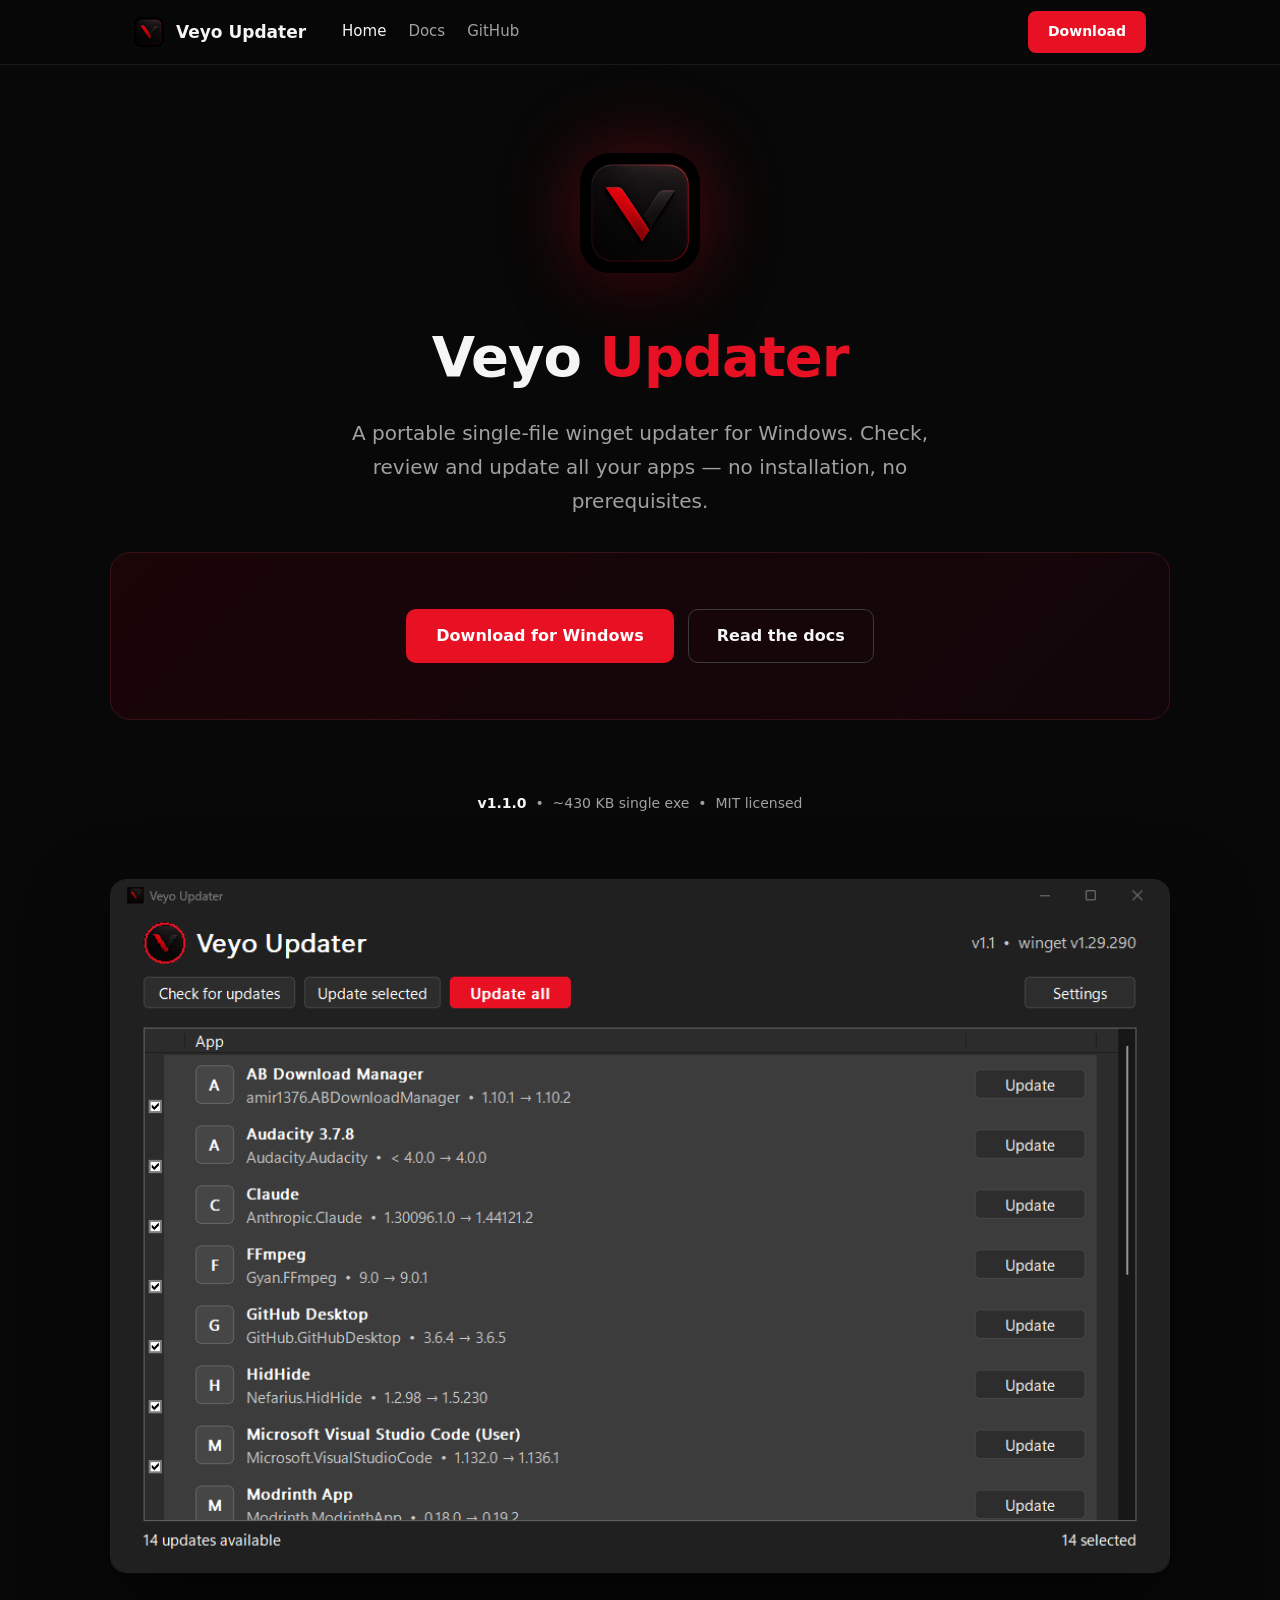
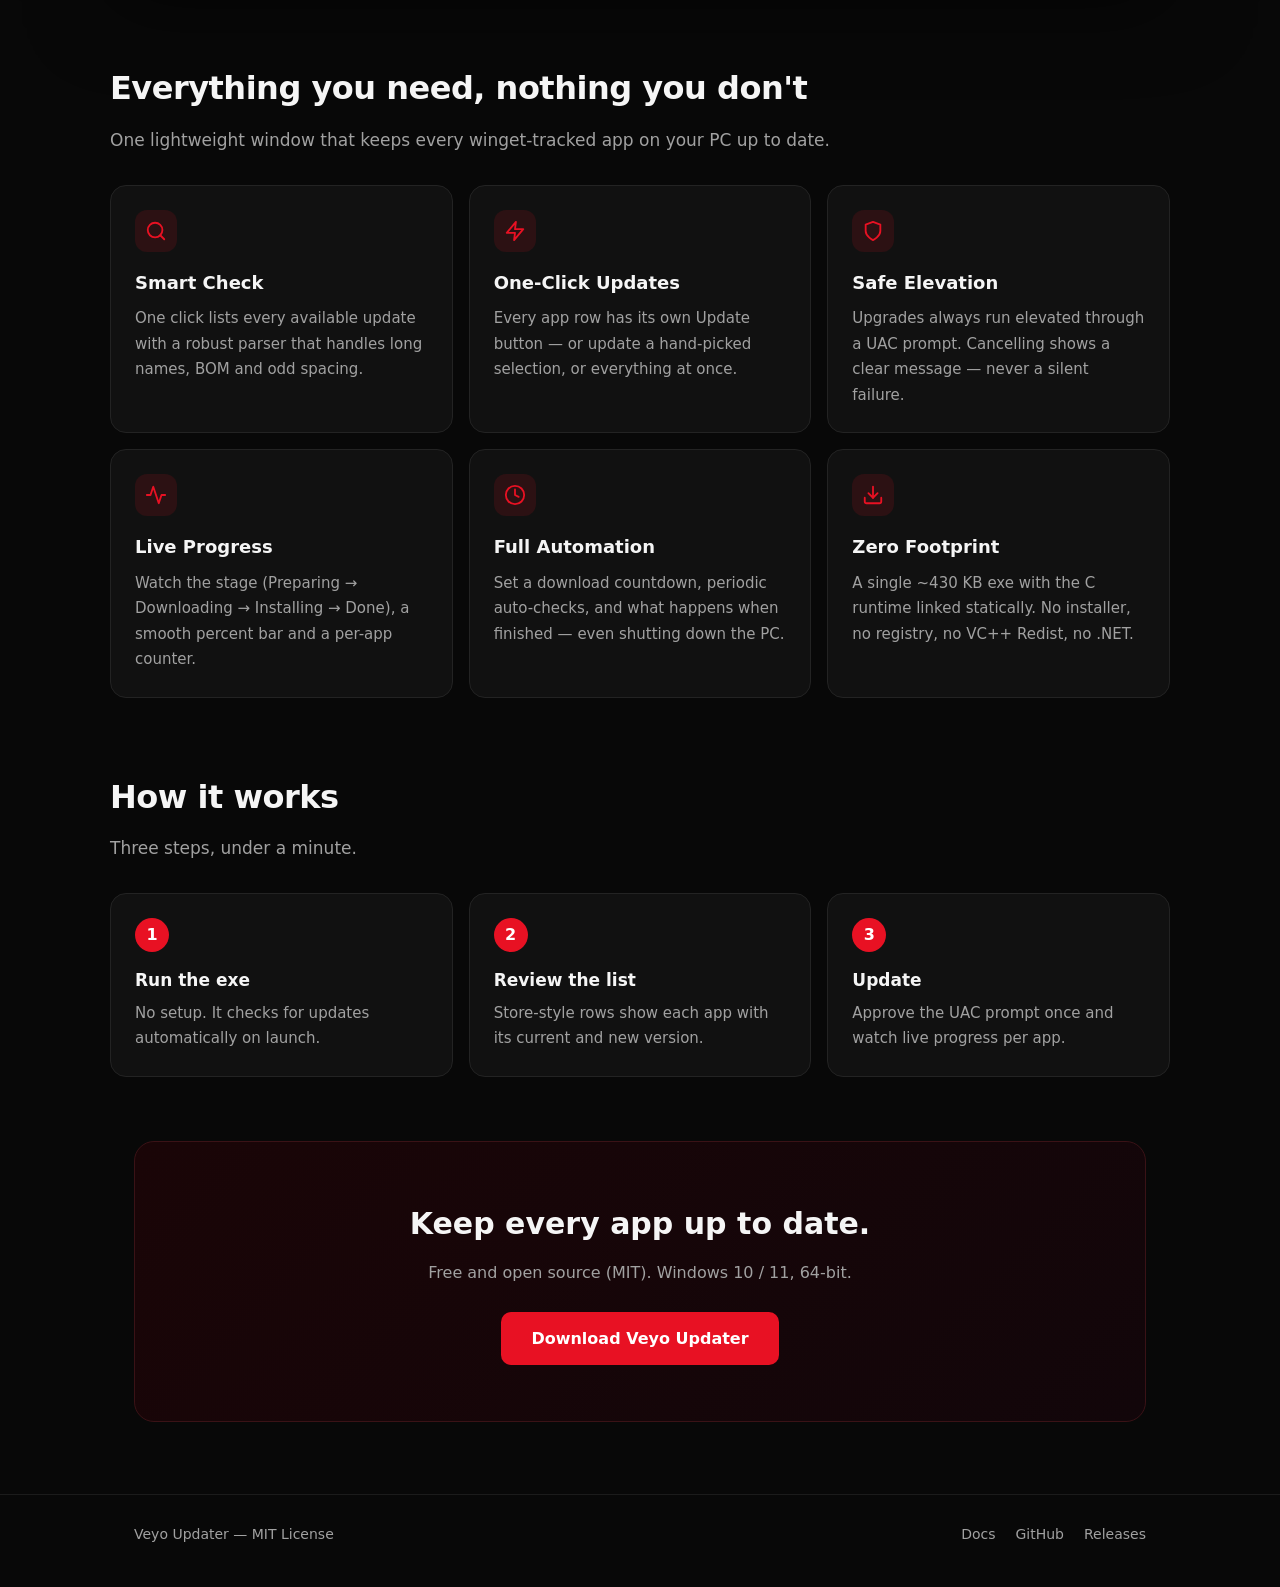
==== docs/index.html @ b7383b6e "Website: dark/red branded home + full docs (GitHub Pages)" ====
<!DOCTYPE html>
<html lang="en">
<head>
<meta charset="UTF-8">
<meta name="viewport" content="width=device-width, initial-scale=1.0">
<title>Veyo Updater — Portable winget updater for Windows</title>
<meta name="description" content="Veyo Updater is a portable single-file winget updater for Windows. No installation, no prerequisites.">
<meta property="og:title" content="Veyo Updater">
<meta property="og:description" content="Portable single-file winget updater for Windows.">
<meta property="og:image" content="https://mrlurix.github.io/veyo-updater/assets/veyo-logo.png">
<link rel="icon" type="image/png" href="assets/veyo-logo.png">
<link rel="stylesheet" href="assets/style.css">
</head>
<body>

<nav>
  <div class="wrap nav-inner">
    <a class="brand" href="index.html"><img src="assets/veyo-logo.png" alt="Veyo logo">Veyo Updater</a>
    <div class="nav-links">
      <a href="index.html" class="active">Home</a>
      <a href="docs.html">Docs</a>
      <a href="https://github.com/mrlurix/veyo-updater">GitHub</a>
    </div>
    <div class="nav-sp"></div>
    <a class="btn small" href="https://github.com/mrlurix/veyo-updater/releases/latest/download/VeyoUpdater_Portable.zip">Download</a>
  </div>
</nav>

<header class="hero wrap">
  <img class="logo" src="assets/veyo-logo.png" alt="Veyo Updater logo">
  <h1>Veyo <span>Updater</span></h1>
  <p class="tag">A portable single-file winget updater for Windows. Check, review and update all your apps — no installation, no prerequisites.</p>
  <div class="cta">
    <a class="btn" href="https://github.com/mrlurix/veyo-updater/releases/latest/download/VeyoUpdater_Portable.zip">Download for Windows</a>
    <a class="btn-ghost" href="docs.html">Read the docs</a>
  </div>
  <p class="meta"><b>v1.1.0</b> &nbsp;•&nbsp; ~430 KB single exe &nbsp;•&nbsp; MIT licensed</p>
</header>

<div class="wrap shot">
  <img src="assets/screenshot.png" alt="Veyo Updater screenshot">
</div>

<section class="block wrap">
  <h2 class="sec">Everything you need, nothing you don't</h2>
  <p class="lead">One lightweight window that keeps every winget-tracked app on your PC up to date.</p>
  <div class="grid">
    <div class="card">
      <div class="ic"><svg viewBox="0 0 24 24"><circle cx="11" cy="11" r="8"/><line x1="21" y1="21" x2="16.65" y2="16.65"/></svg></div>
      <h3>Smart Check</h3>
      <p>One click lists every available update with a robust parser that handles long names, BOM and odd spacing.</p>
    </div>
    <div class="card">
      <div class="ic"><svg viewBox="0 0 24 24"><polygon points="13 2 3 14 12 14 11 22 21 10 12 10 13 2"/></svg></div>
      <h3>One-Click Updates</h3>
      <p>Every app row has its own Update button — or update a hand-picked selection, or everything at once.</p>
    </div>
    <div class="card">
      <div class="ic"><svg viewBox="0 0 24 24"><path d="M12 22s8-4 8-10V5l-8-3-8 3v7c0 6 8 10 8 10z"/></svg></div>
      <h3>Safe Elevation</h3>
      <p>Upgrades always run elevated through a UAC prompt. Cancelling shows a clear message — never a silent failure.</p>
    </div>
    <div class="card">
      <div class="ic"><svg viewBox="0 0 24 24"><polyline points="22 12 18 12 15 21 9 3 6 12 2 12"/></svg></div>
      <h3>Live Progress</h3>
      <p>Watch the stage (Preparing → Downloading → Installing → Done), a smooth percent bar and a per-app counter.</p>
    </div>
    <div class="card">
      <div class="ic"><svg viewBox="0 0 24 24"><circle cx="12" cy="12" r="10"/><polyline points="12 6 12 12 16 14"/></svg></div>
      <h3>Full Automation</h3>
      <p>Set a download countdown, periodic auto-checks, and what happens when finished — even shutting down the PC.</p>
    </div>
    <div class="card">
      <div class="ic"><svg viewBox="0 0 24 24"><path d="M21 15v4a2 2 0 0 1-2 2H5a2 2 0 0 1-2-2v-4"/><polyline points="7 10 12 15 17 10"/><line x1="12" y1="15" x2="12" y2="3"/></svg></div>
      <h3>Zero Footprint</h3>
      <p>A single ~430 KB exe with the C runtime linked statically. No installer, no registry, no VC++ Redist, no .NET.</p>
    </div>
  </div>
</section>

<section class="block wrap">
  <h2 class="sec">How it works</h2>
  <p class="lead">Three steps, under a minute.</p>
  <div class="steps">
    <div class="step"><div class="n">1</div><h3>Run the exe</h3><p>No setup. It checks for updates automatically on launch.</p></div>
    <div class="step"><div class="n">2</div><h3>Review the list</h3><p>Store-style rows show each app with its current and new version.</p></div>
    <div class="step"><div class="n">3</div><h3>Update</h3><p>Approve the UAC prompt once and watch live progress per app.</p></div>
  </div>
</section>

<div class="wrap">
  <div class="cta">
    <h2>Keep every app up to date.</h2>
    <p>Free and open source (MIT). Windows 10 / 11, 64-bit.</p>
    <a class="btn" href="https://github.com/mrlurix/veyo-updater/releases/latest/download/VeyoUpdater_Portable.zip">Download Veyo Updater</a>
  </div>
</div>

<footer>
  <div class="wrap">
    <span>Veyo Updater — MIT License</span>
    <span class="sp"></span>
    <a href="docs.html">Docs</a>
    <a href="https://github.com/mrlurix/veyo-updater">GitHub</a>
    <a href="https://github.com/mrlurix/veyo-updater/releases">Releases</a>
  </div>
</footer>

</body>
</html>
---- docs/assets/style.css ----
:root {
  --bg: #080808;
  --surface: #111111;
  --surface-2: #161616;
  --border: #232323;
  --text: #f5f5f5;
  --muted: #a1a1a1;
  --accent: #e81123;
  --accent-hover: #f5273b;
  --accent-dim: rgba(232, 17, 35, 0.12);
  --radius: 16px;
}
* { margin: 0; padding: 0; box-sizing: border-box; }
html { scroll-behavior: smooth; }
body {
  background: var(--bg);
  color: var(--text);
  font-family: "Segoe UI Variable", "Segoe UI", -apple-system, system-ui, sans-serif;
  line-height: 1.7;
  -webkit-font-smoothing: antialiased;
}
.wrap { max-width: 1060px; margin: 0 auto; padding: 0 24px; }
a { color: inherit; }

/* ---------- nav ---------- */
nav {
  position: sticky; top: 0; z-index: 50;
  background: rgba(8, 8, 8, 0.85);
  backdrop-filter: blur(12px);
  -webkit-backdrop-filter: blur(12px);
  border-bottom: 1px solid #1b1b1b;
}
.nav-inner { display: flex; align-items: center; gap: 28px; height: 64px; }
.brand { display: flex; align-items: center; gap: 12px; text-decoration: none; font-weight: 700; font-size: 17px; }
.brand img { width: 30px; height: 30px; border-radius: 8px; }
.nav-links { display: flex; gap: 22px; margin-left: 8px; }
.nav-links a { color: var(--muted); text-decoration: none; font-size: 15px; }
.nav-links a:hover, .nav-links a.active { color: var(--text); }
.nav-sp { flex: 1; }

/* ---------- buttons ---------- */
.btn {
  display: inline-block;
  background: var(--accent);
  color: #fff !important;
  font-weight: 600; font-size: 16px;
  padding: 13px 30px;
  border-radius: 10px;
  text-decoration: none;
  border: none;
  transition: background 0.15s ease, transform 0.15s ease;
}
.btn:hover { background: var(--accent-hover); transform: translateY(-1px); }
.btn.small { font-size: 14px; padding: 9px 20px; border-radius: 8px; }
.btn-ghost {
  display: inline-block;
  background: transparent;
  color: var(--text) !important;
  font-weight: 600; font-size: 16px;
  padding: 12px 28px;
  border-radius: 10px;
  text-decoration: none;
  border: 1px solid #3a3a3a;
  transition: border-color 0.15s ease, background 0.15s ease;
}
.btn-ghost:hover { border-color: #6b6b6b; background: #141414; }

/* ---------- hero ---------- */
.hero { text-align: center; padding: 88px 0 56px; }
.hero .logo {
  width: 120px; height: 120px;
  border-radius: 30px;
  box-shadow: 0 0 80px rgba(232, 17, 35, 0.35), 0 24px 60px rgba(0, 0, 0, 0.6);
}
.hero h1 { font-size: 56px; font-weight: 800; letter-spacing: -1px; margin: 28px 0 12px; }
.hero h1 span { color: var(--accent); }
.hero p.tag { color: var(--muted); font-size: 20px; max-width: 640px; margin: 0 auto 34px; }
.hero .cta { display: flex; gap: 14px; justify-content: center; flex-wrap: wrap; }
.hero .meta { margin-top: 22px; color: var(--muted); font-size: 14px; }
.hero .meta b { color: var(--text); }

/* ---------- screenshot ---------- */
.shot { padding: 8px 0 72px; }
.shot img {
  width: 100%; border-radius: var(--radius);
  border: 1px solid var(--border);
  box-shadow: 0 32px 80px rgba(0, 0, 0, 0.55);
}

/* ---------- sections ---------- */
section.block { padding: 8px 0 64px; }
h2.sec { font-size: 32px; font-weight: 750; letter-spacing: -0.5px; margin-bottom: 10px; }
p.lead { color: var(--muted); font-size: 17px; margin-bottom: 30px; max-width: 720px; }
.grid { display: grid; grid-template-columns: repeat(auto-fit, minmax(280px, 1fr)); gap: 16px; }
.card {
  background: var(--surface);
  border: 1px solid var(--border);
  border-radius: var(--radius);
  padding: 24px;
  transition: border-color 0.15s ease, transform 0.15s ease;
}
.card:hover { border-color: #3d3d3d; transform: translateY(-2px); }
.card .ic {
  width: 42px; height: 42px; border-radius: 12px;
  background: var(--accent-dim);
  display: flex; align-items: center; justify-content: center;
  margin-bottom: 16px;
}
.card .ic svg { width: 22px; height: 22px; stroke: var(--accent); fill: none; stroke-width: 2; stroke-linecap: round; stroke-linejoin: round; }
.card h3 { font-size: 18px; margin-bottom: 8px; }
.card p { color: var(--muted); font-size: 15px; }

/* ---------- steps ---------- */
.steps { display: grid; grid-template-columns: repeat(auto-fit, minmax(220px, 1fr)); gap: 16px; counter-reset: step; }
.step {
  background: var(--surface); border: 1px solid var(--border);
  border-radius: var(--radius); padding: 24px; position: relative;
}
.step .n {
  width: 34px; height: 34px; border-radius: 50%;
  background: var(--accent); color: #fff;
  font-weight: 700; display: flex; align-items: center; justify-content: center;
  margin-bottom: 14px;
}
.step h3 { font-size: 17px; margin-bottom: 6px; }
.step p { color: var(--muted); font-size: 15px; }

/* ---------- CTA + footer ---------- */
.cta {
  background: linear-gradient(135deg, #1a0507, #12060a);
  border: 1px solid #3a1216;
  border-radius: 20px;
  text-align: center;
  padding: 56px 24px;
  margin-bottom: 72px;
}
.cta h2 { font-size: 30px; margin-bottom: 10px; }
.cta p { color: var(--muted); margin-bottom: 26px; }
footer { border-top: 1px solid #1b1b1b; padding: 28px 0 40px; color: var(--muted); font-size: 14px; }
footer .wrap { display: flex; gap: 20px; align-items: center; flex-wrap: wrap; }
footer a { color: var(--muted); text-decoration: none; }
footer a:hover { color: var(--text); }
footer .sp { flex: 1; }

/* ---------- docs page ---------- */
.doc-head { padding: 64px 0 8px; }
.doc-head h1 { font-size: 42px; font-weight: 800; letter-spacing: -0.5px; }
.doc-head p { color: var(--muted); font-size: 18px; margin-top: 8px; }
.toc {
  background: var(--surface); border: 1px solid var(--border);
  border-radius: var(--radius); padding: 22px 28px; margin: 32px 0 8px;
}
.toc strong { display: block; margin-bottom: 10px; font-size: 15px; }
.toc ul { list-style: none; columns: 2; }
.toc li { margin: 6px 0; }
.toc a { color: var(--muted); text-decoration: none; font-size: 15px; }
.toc a:hover { color: var(--accent); }
.doc h2 { font-size: 26px; margin: 52px 0 12px; padding-top: 76px; margin-top: -40px; }
.doc h2::before { content: ""; display: inline-block; width: 5px; height: 22px; background: var(--accent); border-radius: 3px; margin-right: 12px; vertical-align: -3px; }
.doc p, .doc li { color: #d4d4d4; font-size: 16px; }
.doc ul, .doc ol { padding-left: 24px; margin: 12px 0; }
.doc li { margin: 6px 0; }
.doc code {
  font-family: "Cascadia Code", Consolas, monospace;
  font-size: 14px; background: #1a1a1a;
  padding: 2px 8px; border-radius: 6px; color: #f0b429;
}
.doc pre {
  background: #0d0d0d; border: 1px solid var(--border);
  border-radius: 12px; padding: 18px 20px; margin: 16px 0 8px;
  overflow-x: auto;
}
.doc pre code { background: none; padding: 0; color: #e8e8e8; font-size: 14px; }
.doc table { width: 100%; border-collapse: collapse; margin: 16px 0; font-size: 15px; }
.doc th, .doc td { text-align: left; padding: 12px 14px; border-bottom: 1px solid var(--border); }
.doc th { color: var(--muted); font-weight: 600; font-size: 13px; text-transform: uppercase; letter-spacing: 0.5px; }
.doc td code { white-space: nowrap; }
.doc .note {
  background: var(--accent-dim);
  border: 1px solid rgba(232, 17, 35, 0.35);
  border-radius: 12px; padding: 14px 18px; margin: 18px 0;
  font-size: 15px;
}

@media (max-width: 640px) {
  .hero { padding: 56px 0 40px; }
  .hero h1 { font-size: 38px; }
  .hero p.tag { font-size: 17px; }
  .hero .logo { width: 92px; height: 92px; }
  .nav-links { display: none; }
  .toc ul { columns: 1; }
  .doc h2 { font-size: 22px; }
}
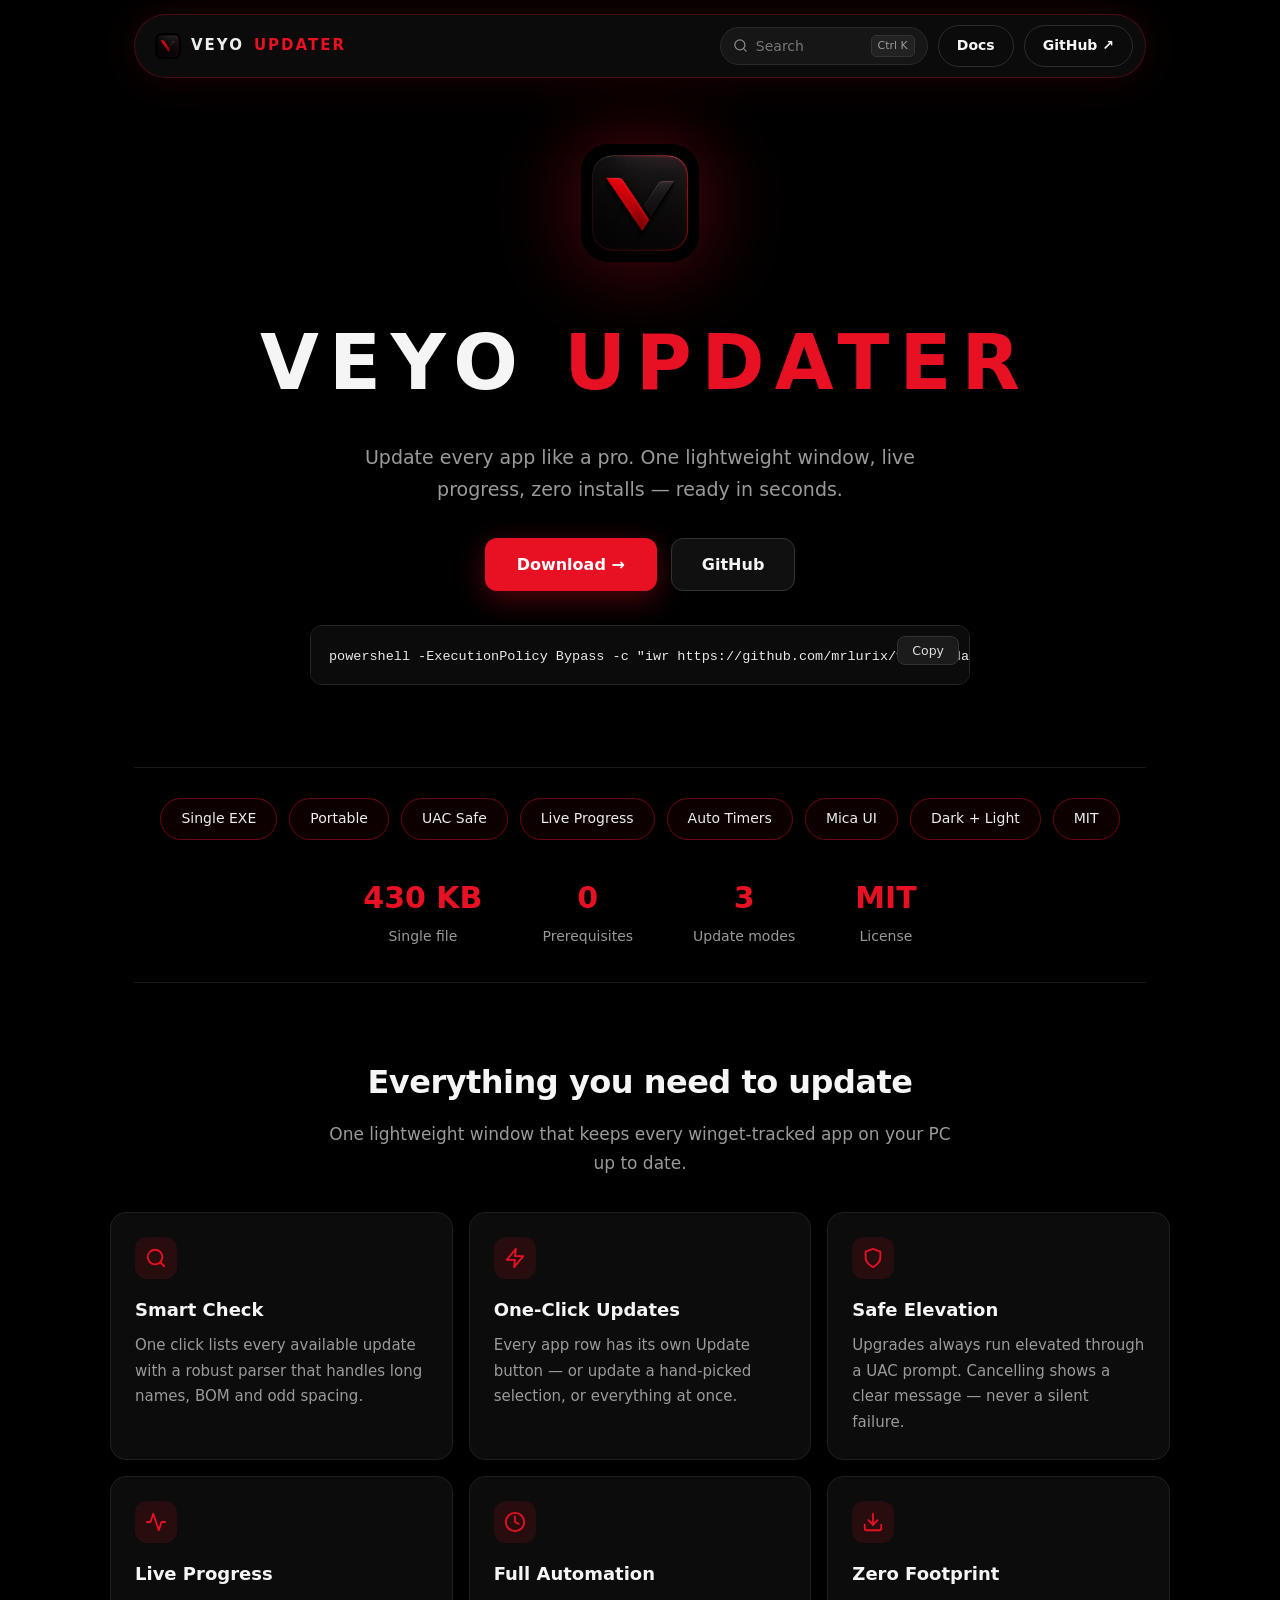
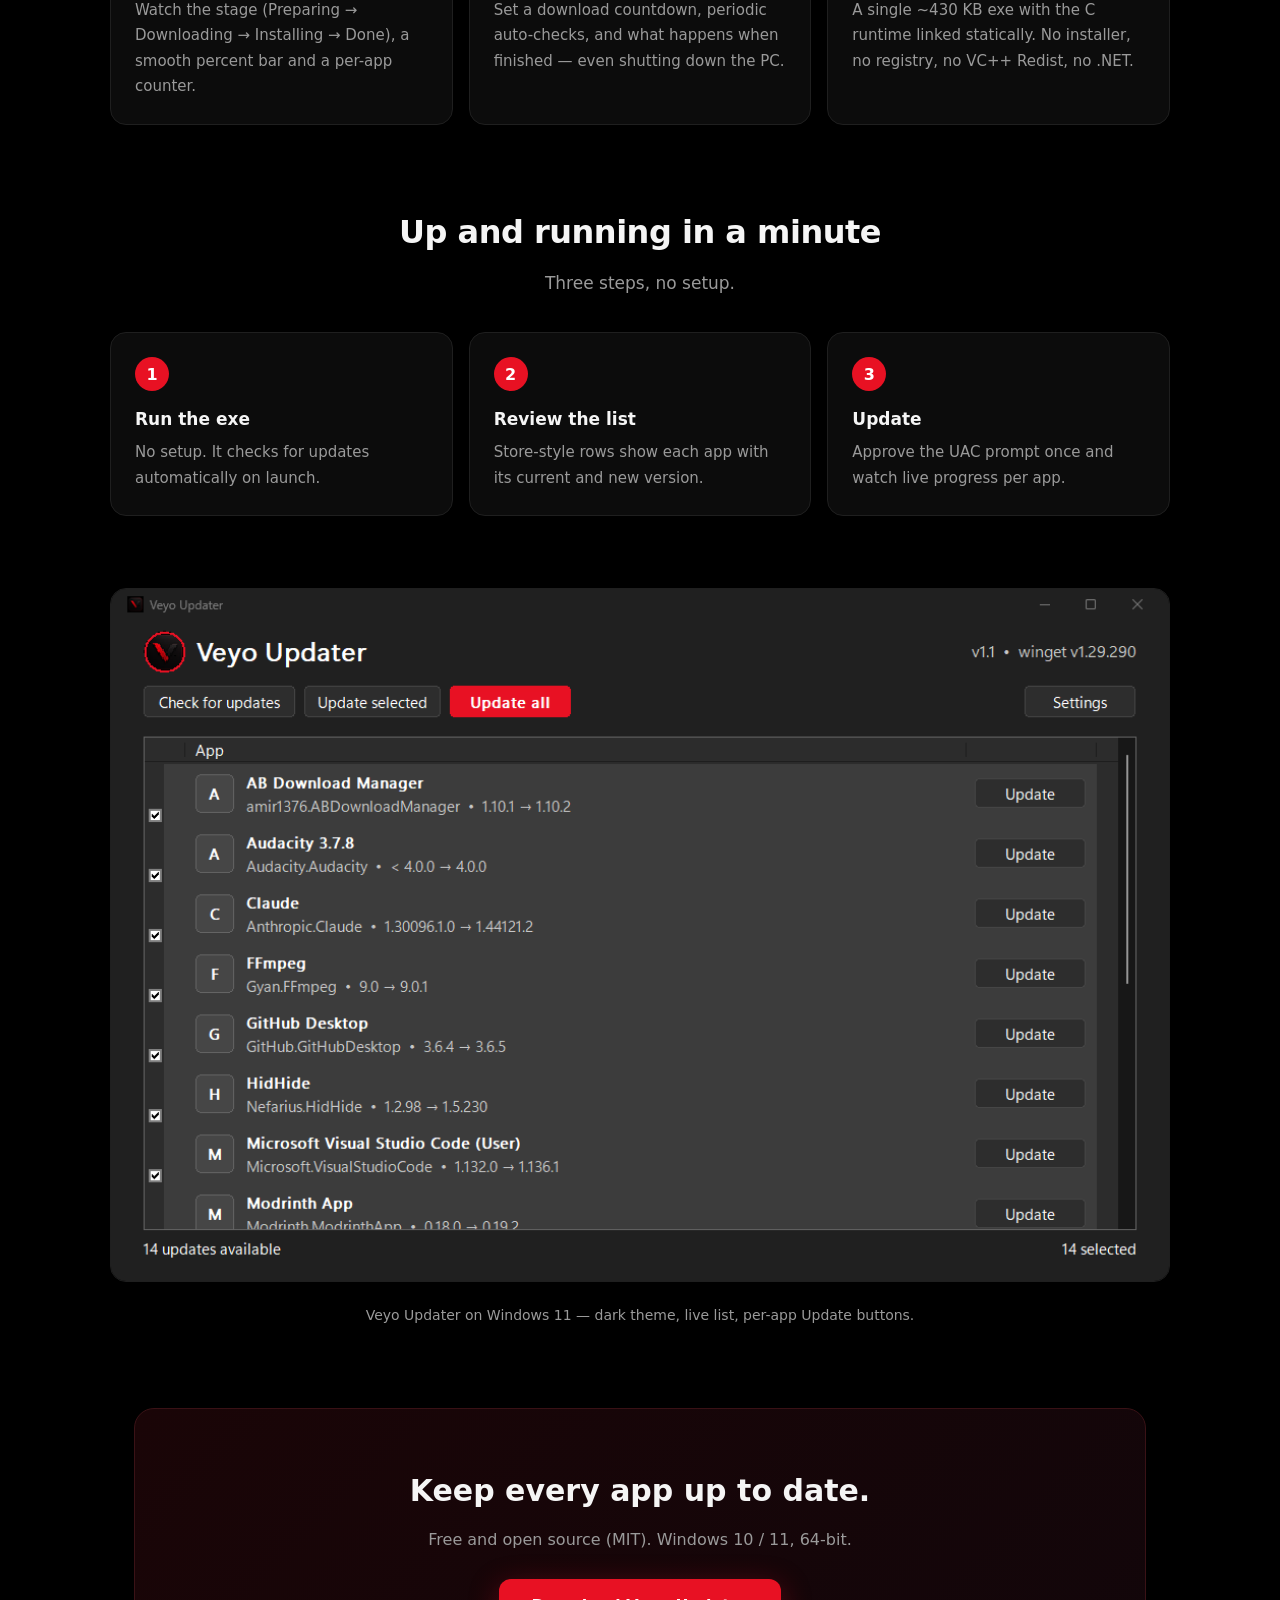
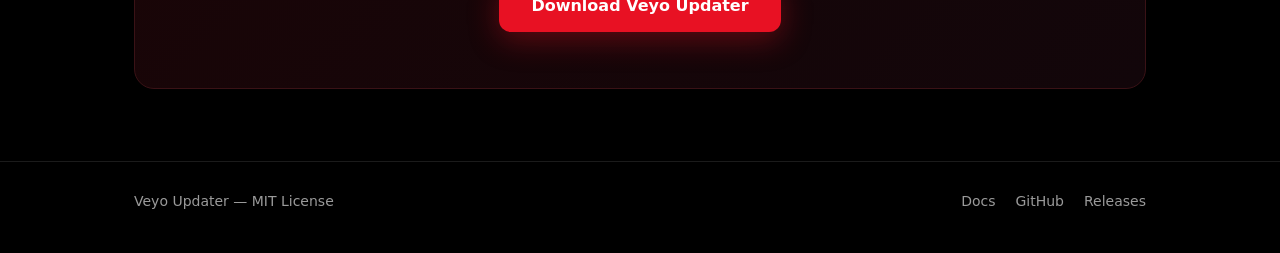
==== commit 43ab06d7: "Website redesign: floating pill nav, hero, docs sidebar, search" ====
--- a/docs/index.html
+++ b/docs/index.html
@@ -13,36 +13,62 @@
 </head>
 <body>
 
-<nav>
-  <div class="wrap nav-inner">
-    <a class="brand" href="index.html"><img src="assets/veyo-logo.png" alt="Veyo logo">Veyo Updater</a>
-    <div class="nav-links">
-      <a href="index.html" class="active">Home</a>
-      <a href="docs.html">Docs</a>
-      <a href="https://github.com/mrlurix/veyo-updater">GitHub</a>
+<div class="navfloat">
+  <nav class="pill">
+    <a class="brand" href="index.html"><img src="assets/veyo-logo.png" alt="Veyo logo">VEYO<span>UPDATER</span></a>
+    <div class="nav-right">
+      <div class="searchbox">
+        <svg viewBox="0 0 24 24"><circle cx="11" cy="11" r="8"/><line x1="21" y1="21" x2="16.65" y2="16.65"/></svg>
+        <input type="text" placeholder="Search" aria-label="Search docs">
+        <kbd>Ctrl K</kbd>
+        <div id="search-results"></div>
+      </div>
+      <a class="navbtn" href="docs.html">Docs</a>
+      <a class="navbtn gh" href="https://github.com/mrlurix/veyo-updater">GitHub &#8599;</a>
+      <button id="nav-toggle" aria-label="Menu">&#9776;</button>
     </div>
-    <div class="nav-sp"></div>
-    <a class="btn small" href="https://github.com/mrlurix/veyo-updater/releases/latest/download/VeyoUpdater_Portable.zip">Download</a>
+  </nav>
+  <div id="mobile-menu">
+    <a href="docs.html">Docs</a>
+    <a href="https://github.com/mrlurix/veyo-updater">GitHub</a>
+    <a href="https://github.com/mrlurix/veyo-updater/releases">Releases</a>
   </div>
-</nav>
+</div>
 
 <header class="hero wrap">
   <img class="logo" src="assets/veyo-logo.png" alt="Veyo Updater logo">
-  <h1>Veyo <span>Updater</span></h1>
-  <p class="tag">A portable single-file winget updater for Windows. Check, review and update all your apps — no installation, no prerequisites.</p>
-  <div class="cta">
-    <a class="btn" href="https://github.com/mrlurix/veyo-updater/releases/latest/download/VeyoUpdater_Portable.zip">Download for Windows</a>
-    <a class="btn-ghost" href="docs.html">Read the docs</a>
+  <h1>VEYO <span>UPDATER</span></h1>
+  <p class="tag">Update every app like a pro. One lightweight window, live progress, zero installs — ready in seconds.</p>
+  <div class="cta-row">
+    <a class="btn-red" href="https://github.com/mrlurix/veyo-updater/releases/latest/download/VeyoUpdater_Portable.zip">Download &rarr;</a>
+    <a class="btn-dark" href="https://github.com/mrlurix/veyo-updater">GitHub</a>
   </div>
-  <p class="meta"><b>v1.1.0</b> &nbsp;•&nbsp; ~430 KB single exe &nbsp;•&nbsp; MIT licensed</p>
+  <div class="cmdbox"><code id="install-cmd">powershell -ExecutionPolicy Bypass -c "iwr https://github.com/mrlurix/veyo-updater/releases/latest/download/VeyoUpdater_Portable.zip -OutFile $env:TEMP\veyo.zip; Expand-Archive $env:TEMP\veyo.zip $env:USERPROFILE\VeyoUpdater -Force; &amp; $env:USERPROFILE\VeyoUpdater\VeyoUpdater.exe"</code><button id="copy-btn">Copy</button></div>
 </header>
 
-<div class="wrap shot">
-  <img src="assets/screenshot.png" alt="Veyo Updater screenshot">
+<div class="wrap">
+  <div class="band">
+    <div class="pills">
+      <span class="pill">Single EXE</span>
+      <span class="pill">Portable</span>
+      <span class="pill">UAC Safe</span>
+      <span class="pill">Live Progress</span>
+      <span class="pill">Auto Timers</span>
+      <span class="pill">Mica UI</span>
+      <span class="pill">Dark + Light</span>
+      <span class="pill">MIT</span>
+    </div>
+    <div class="stats">
+      <div class="stat"><div class="v">430 KB</div><div class="l">Single file</div></div>
+      <div class="stat"><div class="v">0</div><div class="l">Prerequisites</div></div>
+      <div class="stat"><div class="v">3</div><div class="l">Update modes</div></div>
+      <div class="stat"><div class="v">MIT</div><div class="l">License</div></div>
+    </div>
+  </div>
 </div>
 
-<section class="block wrap">
-  <h2 class="sec">Everything you need, nothing you don't</h2>
+<section class="block wrap" id="features">
+  <h2 class="sec">Everything you need to update</h2>
   <p class="lead">One lightweight window that keeps every winget-tracked app on your PC up to date.</p>
   <div class="grid">
     <div class="card">
@@ -78,9 +104,9 @@
   </div>
 </section>
 
-<section class="block wrap">
-  <h2 class="sec">How it works</h2>
-  <p class="lead">Three steps, under a minute.</p>
+<section class="block wrap" id="how">
+  <h2 class="sec">Up and running in a minute</h2>
+  <p class="lead">Three steps, no setup.</p>
   <div class="steps">
     <div class="step"><div class="n">1</div><h3>Run the exe</h3><p>No setup. It checks for updates automatically on launch.</p></div>
     <div class="step"><div class="n">2</div><h3>Review the list</h3><p>Store-style rows show each app with its current and new version.</p></div>
@@ -88,11 +114,16 @@
   </div>
 </section>
 
+<div class="wrap shot" id="shot" style="padding-top:64px">
+  <img src="assets/screenshot.png" alt="Veyo Updater screenshot">
+  <p class="cap">Veyo Updater on Windows 11 — dark theme, live list, per-app Update buttons.</p>
+</div>
+
 <div class="wrap">
   <div class="cta">
     <h2>Keep every app up to date.</h2>
     <p>Free and open source (MIT). Windows 10 / 11, 64-bit.</p>
-    <a class="btn" href="https://github.com/mrlurix/veyo-updater/releases/latest/download/VeyoUpdater_Portable.zip">Download Veyo Updater</a>
+    <a class="btn-red" href="https://github.com/mrlurix/veyo-updater/releases/latest/download/VeyoUpdater_Portable.zip">Download Veyo Updater</a>
   </div>
 </div>
 
@@ -106,5 +137,6 @@
   </div>
 </footer>
 
+<script src="assets/app.js"></script>
 </body>
 </html>
--- a/docs/assets/style.css
+++ b/docs/assets/style.css
@@ -1,12 +1,13 @@
 :root {
-  --bg: #080808;
-  --surface: #111111;
-  --surface-2: #161616;
-  --border: #232323;
+  --bg: #000000;
+  --surface: #0c0c0c;
+  --surface-2: #121212;
+  --border: #1f1f1f;
+  --border-soft: #181818;
   --text: #f5f5f5;
-  --muted: #a1a1a1;
+  --muted: #9a9a9a;
   --accent: #e81123;
-  --accent-hover: #f5273b;
+  --accent-hi: #ff2e43;
   --accent-dim: rgba(232, 17, 35, 0.12);
   --radius: 16px;
 }
@@ -22,172 +23,142 @@
 .wrap { max-width: 1060px; margin: 0 auto; padding: 0 24px; }
 a { color: inherit; }
 
-/* ---------- nav ---------- */
-nav {
-  position: sticky; top: 0; z-index: 50;
-  background: rgba(8, 8, 8, 0.85);
-  backdrop-filter: blur(12px);
-  -webkit-backdrop-filter: blur(12px);
-  border-bottom: 1px solid #1b1b1b;
+/* ---------- floating pill nav ---------- */
+.navfloat { position: sticky; top: 14px; z-index: 60; padding: 0 24px; }
+nav.pill {
+  max-width: 1012px; margin: 0 auto;
+  display: flex; align-items: center; gap: 16px;
+  background: rgba(13, 13, 13, 0.9);
+  backdrop-filter: blur(14px);
+  -webkit-backdrop-filter: blur(14px);
+  border: 1px solid rgba(232, 17, 35, 0.28);
+  border-radius: 999px;
+  padding: 10px 12px 10px 20px;
+  box-shadow: 0 0 44px rgba(232, 17, 35, 0.13), 0 18px 50px rgba(0, 0, 0, 0.6);
 }
-.nav-inner { display: flex; align-items: center; gap: 28px; height: 64px; }
-.brand { display: flex; align-items: center; gap: 12px; text-decoration: none; font-weight: 700; font-size: 17px; }
-.brand img { width: 30px; height: 30px; border-radius: 8px; }
-.nav-links { display: flex; gap: 22px; margin-left: 8px; }
-.nav-links a { color: var(--muted); text-decoration: none; font-size: 15px; }
-.nav-links a:hover, .nav-links a.active { color: var(--text); }
-.nav-sp { flex: 1; }
-
-/* ---------- buttons ---------- */
-.btn {
-  display: inline-block;
-  background: var(--accent);
-  color: #fff !important;
-  font-weight: 600; font-size: 16px;
-  padding: 13px 30px;
-  border-radius: 10px;
-  text-decoration: none;
-  border: none;
-  transition: background 0.15s ease, transform 0.15s ease;
-}
-.btn:hover { background: var(--accent-hover); transform: translateY(-1px); }
-.btn.small { font-size: 14px; padding: 9px 20px; border-radius: 8px; }
-.btn-ghost {
-  display: inline-block;
-  background: transparent;
-  color: var(--text) !important;
-  font-weight: 600; font-size: 16px;
-  padding: 12px 28px;
-  border-radius: 10px;
-  text-decoration: none;
-  border: 1px solid #3a3a3a;
-  transition: border-color 0.15s ease, background 0.15s ease;
-}
-.btn-ghost:hover { border-color: #6b6b6b; background: #141414; }
+.brand { display: flex; align-items: center; gap: 10px; text-decoration: none; font-weight: 800; letter-spacing: 2px; font-size: 15px; white-space: nowrap; }
+.brand img { width: 26px; height: 26px; border-radius: 7px; }
+.brand span { color: var(--accent); }
+.nav-right { margin-left: auto; display: flex; align-items: center; gap: 10px; }
+.searchbox { position: relative; display: flex; align-items: center; gap: 8px; background: #161616; border: 1px solid #2a2a2a; border-radius: 999px; padding: 7px 12px; min-width: 208px; }
+.searchbox:focus-within { border-color: #4a4a4a; }
+.searchbox svg { width: 15px; height: 15px; stroke: #8a8a8a; fill: none; stroke-width: 2; stroke-linecap: round; flex-shrink: 0; }
+.searchbox input { background: none; border: none; outline: none; color: var(--text); font-size: 14px; width: 100px; font-family: inherit; }
+.searchbox input::placeholder { color: #777; }
+.searchbox kbd { font-family: inherit; font-size: 11px; color: #999; background: #222; border: 1px solid #333; border-radius: 5px; padding: 1px 6px; margin-left: auto; white-space: nowrap; }
+#search-results { position: absolute; top: calc(100% + 8px); left: 0; right: 0; min-width: 260px; background: #111; border: 1px solid #2c2c2c; border-radius: 12px; overflow: hidden; display: none; box-shadow: 0 20px 50px rgba(0, 0, 0, 0.65); }
+#search-results.open { display: block; }
+.sr-item { display: block; padding: 10px 14px; text-decoration: none; border-bottom: 1px solid #1c1c1c; }
+.sr-item:last-child { border-bottom: none; }
+.sr-item:hover { background: #1a1a1a; }
+.sr-item b { display: block; font-size: 14px; font-weight: 600; }
+.sr-item span { font-size: 12px; color: var(--muted); }
+.sr-empty { padding: 12px 14px; color: var(--muted); font-size: 14px; }
+.navbtn { border: 1px solid #2c2c2c; background: transparent; color: var(--text); text-decoration: none; font-size: 14px; font-weight: 600; padding: 8px 18px; border-radius: 999px; transition: border-color 0.15s, background 0.15s; white-space: nowrap; }
+.navbtn:hover, .navbtn.active { border-color: #5a5a5a; background: #181818; }
+#nav-toggle { display: none; background: none; border: 1px solid #2c2c2c; color: var(--text); border-radius: 10px; padding: 7px 12px; font-size: 16px; cursor: pointer; }
+#mobile-menu { display: none; margin: 10px auto 0; max-width: 1012px; background: #0e0e0e; border: 1px solid #262626; border-radius: 16px; padding: 10px; flex-direction: column; gap: 4px; }
+#mobile-menu.open { display: flex; }
+#mobile-menu a { padding: 10px 14px; border-radius: 10px; text-decoration: none; color: var(--text); }
+#mobile-menu a:hover { background: #181818; }
 
 /* ---------- hero ---------- */
-.hero { text-align: center; padding: 88px 0 56px; }
-.hero .logo {
-  width: 120px; height: 120px;
-  border-radius: 30px;
-  box-shadow: 0 0 80px rgba(232, 17, 35, 0.35), 0 24px 60px rgba(0, 0, 0, 0.6);
-}
-.hero h1 { font-size: 56px; font-weight: 800; letter-spacing: -1px; margin: 28px 0 12px; }
+.hero { text-align: center; padding: 80px 0 36px; }
+.hero .logo { width: 118px; height: 118px; border-radius: 28px; box-shadow: 0 0 90px rgba(232, 17, 35, 0.42), 0 24px 60px rgba(0, 0, 0, 0.65); }
+.hero h1 { font-size: clamp(44px, 8vw, 76px); font-weight: 800; letter-spacing: 10px; text-indent: 10px; margin: 28px 0 14px; }
 .hero h1 span { color: var(--accent); }
-.hero p.tag { color: var(--muted); font-size: 20px; max-width: 640px; margin: 0 auto 34px; }
-.hero .cta { display: flex; gap: 14px; justify-content: center; flex-wrap: wrap; }
-.hero .meta { margin-top: 22px; color: var(--muted); font-size: 14px; }
-.hero .meta b { color: var(--text); }
+.hero p.tag { color: var(--muted); font-size: 19px; max-width: 620px; margin: 0 auto 32px; }
+.cta-row { display: flex; gap: 14px; justify-content: center; flex-wrap: wrap; }
+.btn-red { display: inline-block; background: var(--accent); color: #fff !important; font-weight: 700; font-size: 16px; padding: 13px 32px; border-radius: 12px; text-decoration: none; box-shadow: 0 8px 30px rgba(232, 17, 35, 0.35); transition: background 0.15s ease, transform 0.15s ease; }
+.btn-red:hover { background: var(--accent-hi); transform: translateY(-1px); }
+.btn-dark { display: inline-block; background: #101010; color: var(--text) !important; font-weight: 600; font-size: 16px; padding: 12px 30px; border-radius: 12px; text-decoration: none; border: 1px solid #333; transition: border-color 0.15s ease, background 0.15s ease; }
+.btn-dark:hover { border-color: #666; background: #161616; }
 
-/* ---------- screenshot ---------- */
-.shot { padding: 8px 0 72px; }
-.shot img {
-  width: 100%; border-radius: var(--radius);
-  border: 1px solid var(--border);
-  box-shadow: 0 32px 80px rgba(0, 0, 0, 0.55);
-}
+/* ---------- command box ---------- */
+.cmdbox { position: relative; max-width: 660px; margin: 34px auto 0; background: #0b0b0b; border: 1px solid #262626; border-radius: 12px; padding: 15px 86px 15px 18px; overflow-x: auto; text-align: left; }
+.cmdbox code { font-family: "Cascadia Code", Consolas, monospace; font-size: 13.5px; color: #e8e8e8; white-space: nowrap; }
+#copy-btn { position: absolute; top: 10px; right: 10px; background: #1b1b1b; border: 1px solid #333; color: #ddd; font-size: 12.5px; padding: 6px 14px; border-radius: 8px; cursor: pointer; font-family: inherit; }
+#copy-btn:hover { border-color: #666; color: #fff; }
+
+/* ---------- pills + stats band ---------- */
+.band { border-top: 1px solid var(--border-soft); border-bottom: 1px solid var(--border-soft); margin: 46px 0 0; padding: 30px 0 34px; }
+.pills { display: flex; flex-wrap: wrap; gap: 12px; justify-content: center; }
+.pill { border: 1px solid rgba(232, 17, 35, 0.42); color: #ededed; font-size: 14px; padding: 8px 20px; border-radius: 999px; background: rgba(232, 17, 35, 0.05); white-space: nowrap; }
+.stats { display: flex; justify-content: center; gap: 60px; flex-wrap: wrap; margin-top: 32px; }
+.stat { text-align: center; }
+.stat .v { color: var(--accent); font-size: 30px; font-weight: 800; }
+.stat .l { color: var(--muted); font-size: 14px; margin-top: 2px; }
 
 /* ---------- sections ---------- */
-section.block { padding: 8px 0 64px; }
-h2.sec { font-size: 32px; font-weight: 750; letter-spacing: -0.5px; margin-bottom: 10px; }
-p.lead { color: var(--muted); font-size: 17px; margin-bottom: 30px; max-width: 720px; }
+section.block { padding: 72px 0 8px; }
+h2.sec { font-size: 32px; font-weight: 750; letter-spacing: -0.5px; margin-bottom: 10px; text-align: center; }
+p.lead { color: var(--muted); font-size: 17px; margin: 0 auto 34px; max-width: 640px; text-align: center; }
 .grid { display: grid; grid-template-columns: repeat(auto-fit, minmax(280px, 1fr)); gap: 16px; }
-.card {
-  background: var(--surface);
-  border: 1px solid var(--border);
-  border-radius: var(--radius);
-  padding: 24px;
-  transition: border-color 0.15s ease, transform 0.15s ease;
-}
+.card { background: var(--surface); border: 1px solid var(--border); border-radius: var(--radius); padding: 24px; transition: border-color 0.15s ease, transform 0.15s ease; }
 .card:hover { border-color: #3d3d3d; transform: translateY(-2px); }
-.card .ic {
-  width: 42px; height: 42px; border-radius: 12px;
-  background: var(--accent-dim);
-  display: flex; align-items: center; justify-content: center;
-  margin-bottom: 16px;
-}
+.card .ic { width: 42px; height: 42px; border-radius: 12px; background: var(--accent-dim); display: flex; align-items: center; justify-content: center; margin-bottom: 16px; }
 .card .ic svg { width: 22px; height: 22px; stroke: var(--accent); fill: none; stroke-width: 2; stroke-linecap: round; stroke-linejoin: round; }
 .card h3 { font-size: 18px; margin-bottom: 8px; }
 .card p { color: var(--muted); font-size: 15px; }
-
-/* ---------- steps ---------- */
-.steps { display: grid; grid-template-columns: repeat(auto-fit, minmax(220px, 1fr)); gap: 16px; counter-reset: step; }
-.step {
-  background: var(--surface); border: 1px solid var(--border);
-  border-radius: var(--radius); padding: 24px; position: relative;
-}
-.step .n {
-  width: 34px; height: 34px; border-radius: 50%;
-  background: var(--accent); color: #fff;
-  font-weight: 700; display: flex; align-items: center; justify-content: center;
-  margin-bottom: 14px;
-}
+.steps { display: grid; grid-template-columns: repeat(auto-fit, minmax(220px, 1fr)); gap: 16px; }
+.step { background: var(--surface); border: 1px solid var(--border); border-radius: var(--radius); padding: 24px; }
+.step .n { width: 34px; height: 34px; border-radius: 50%; background: var(--accent); color: #fff; font-weight: 700; display: flex; align-items: center; justify-content: center; margin-bottom: 14px; }
 .step h3 { font-size: 17px; margin-bottom: 6px; }
 .step p { color: var(--muted); font-size: 15px; }
+.shot { padding: 64px 0 8px; }
+.shot img { width: 100%; border-radius: var(--radius); border: 1px solid var(--border); box-shadow: 0 32px 80px rgba(0, 0, 0, 0.55); }
+.shot p.cap { text-align: center; color: var(--muted); font-size: 14px; margin-top: 14px; }
 
 /* ---------- CTA + footer ---------- */
-.cta {
-  background: linear-gradient(135deg, #1a0507, #12060a);
-  border: 1px solid #3a1216;
-  border-radius: 20px;
-  text-align: center;
-  padding: 56px 24px;
-  margin-bottom: 72px;
-}
+.cta { background: linear-gradient(135deg, #1a0507, #12060a); border: 1px solid #3a1216; border-radius: 20px; text-align: center; padding: 56px 24px; margin: 72px 0; }
 .cta h2 { font-size: 30px; margin-bottom: 10px; }
 .cta p { color: var(--muted); margin-bottom: 26px; }
-footer { border-top: 1px solid #1b1b1b; padding: 28px 0 40px; color: var(--muted); font-size: 14px; }
+footer { border-top: 1px solid #1b1b1b; padding: 28px 0 40px; color: var(--muted); font-size: 14px; margin-top: 24px; }
 footer .wrap { display: flex; gap: 20px; align-items: center; flex-wrap: wrap; }
 footer a { color: var(--muted); text-decoration: none; }
 footer a:hover { color: var(--text); }
 footer .sp { flex: 1; }
 
-/* ---------- docs page ---------- */
-.doc-head { padding: 64px 0 8px; }
-.doc-head h1 { font-size: 42px; font-weight: 800; letter-spacing: -0.5px; }
-.doc-head p { color: var(--muted); font-size: 18px; margin-top: 8px; }
-.toc {
-  background: var(--surface); border: 1px solid var(--border);
-  border-radius: var(--radius); padding: 22px 28px; margin: 32px 0 8px;
-}
-.toc strong { display: block; margin-bottom: 10px; font-size: 15px; }
-.toc ul { list-style: none; columns: 2; }
-.toc li { margin: 6px 0; }
-.toc a { color: var(--muted); text-decoration: none; font-size: 15px; }
-.toc a:hover { color: var(--accent); }
-.doc h2 { font-size: 26px; margin: 52px 0 12px; padding-top: 76px; margin-top: -40px; }
-.doc h2::before { content: ""; display: inline-block; width: 5px; height: 22px; background: var(--accent); border-radius: 3px; margin-right: 12px; vertical-align: -3px; }
+/* ---------- docs page: left sidebar ---------- */
+.doc-layout { display: grid; grid-template-columns: 250px minmax(0, 1fr); gap: 52px; align-items: start; padding-top: 40px; }
+.side { position: sticky; top: 100px; max-height: calc(100vh - 124px); overflow-y: auto; padding: 4px 12px 12px 0; scrollbar-width: thin; }
+.side-title { font-size: 12px; text-transform: uppercase; letter-spacing: 1.5px; color: #777; margin: 20px 0 8px; }
+.side-title:first-child { margin-top: 0; }
+a.slink { display: block; color: var(--muted); text-decoration: none; font-size: 15px; padding: 8px 12px; border-radius: 0 9px 9px 0; border-left: 2px solid transparent; }
+a.slink:hover { color: var(--text); background: #101010; }
+a.slink.active { color: var(--text); background: #131313; border-left-color: var(--accent); }
+.doc { min-width: 0; padding-bottom: 40px; }
+.doc h1 { font-size: 40px; font-weight: 800; letter-spacing: -0.5px; }
+.doc .sub { color: var(--muted); font-size: 18px; margin: 8px 0 8px; }
+.doc h2 { font-size: 25px; margin: 46px 0 12px; padding-top: 84px; margin-top: -48px; }
+.doc h2::before { content: ""; display: inline-block; width: 5px; height: 21px; background: var(--accent); border-radius: 3px; margin-right: 12px; vertical-align: -3px; }
 .doc p, .doc li { color: #d4d4d4; font-size: 16px; }
 .doc ul, .doc ol { padding-left: 24px; margin: 12px 0; }
 .doc li { margin: 6px 0; }
-.doc code {
-  font-family: "Cascadia Code", Consolas, monospace;
-  font-size: 14px; background: #1a1a1a;
-  padding: 2px 8px; border-radius: 6px; color: #f0b429;
-}
-.doc pre {
-  background: #0d0d0d; border: 1px solid var(--border);
-  border-radius: 12px; padding: 18px 20px; margin: 16px 0 8px;
-  overflow-x: auto;
-}
+.doc a { color: #ff6b7a; }
+.doc code { font-family: "Cascadia Code", Consolas, monospace; font-size: 14px; background: #1a1a1a; padding: 2px 8px; border-radius: 6px; color: #f0b429; }
+.doc pre { background: #0b0b0b; border: 1px solid var(--border); border-radius: 12px; padding: 18px 20px; margin: 16px 0 8px; overflow-x: auto; }
 .doc pre code { background: none; padding: 0; color: #e8e8e8; font-size: 14px; }
 .doc table { width: 100%; border-collapse: collapse; margin: 16px 0; font-size: 15px; }
-.doc th, .doc td { text-align: left; padding: 12px 14px; border-bottom: 1px solid var(--border); }
+.doc th, .doc td { text-align: left; padding: 12px 14px; border-bottom: 1px solid var(--border); vertical-align: top; }
 .doc th { color: var(--muted); font-weight: 600; font-size: 13px; text-transform: uppercase; letter-spacing: 0.5px; }
 .doc td code { white-space: nowrap; }
-.doc .note {
-  background: var(--accent-dim);
-  border: 1px solid rgba(232, 17, 35, 0.35);
-  border-radius: 12px; padding: 14px 18px; margin: 18px 0;
-  font-size: 15px;
+.doc .note { background: var(--accent-dim); border: 1px solid rgba(232, 17, 35, 0.35); border-radius: 12px; padding: 14px 18px; margin: 18px 0; font-size: 15px; }
+
+@media (max-width: 920px) {
+  .doc-layout { grid-template-columns: 1fr; gap: 0; }
+  .side { position: static; max-height: none; display: flex; gap: 6px; overflow-x: auto; padding: 12px 2px; border-bottom: 1px solid var(--border-soft); margin-bottom: 4px; }
+  .side-title { display: none; }
+  a.slink { white-space: nowrap; border-left: none; border-bottom: 2px solid transparent; border-radius: 8px 8px 0 0; }
+  a.slink.active { border-bottom-color: var(--accent); }
 }
-
-@media (max-width: 640px) {
-  .hero { padding: 56px 0 40px; }
-  .hero h1 { font-size: 38px; }
+@media (max-width: 720px) {
+  .searchbox { display: none; }
+  a.navbtn.gh { display: none; }
+  #nav-toggle { display: block; }
+  .hero { padding: 56px 0 30px; }
+  .hero h1 { letter-spacing: 5px; text-indent: 5px; }
   .hero p.tag { font-size: 17px; }
   .hero .logo { width: 92px; height: 92px; }
-  .nav-links { display: none; }
-  .toc ul { columns: 1; }
-  .doc h2 { font-size: 22px; }
+  .stats { gap: 32px; }
 }
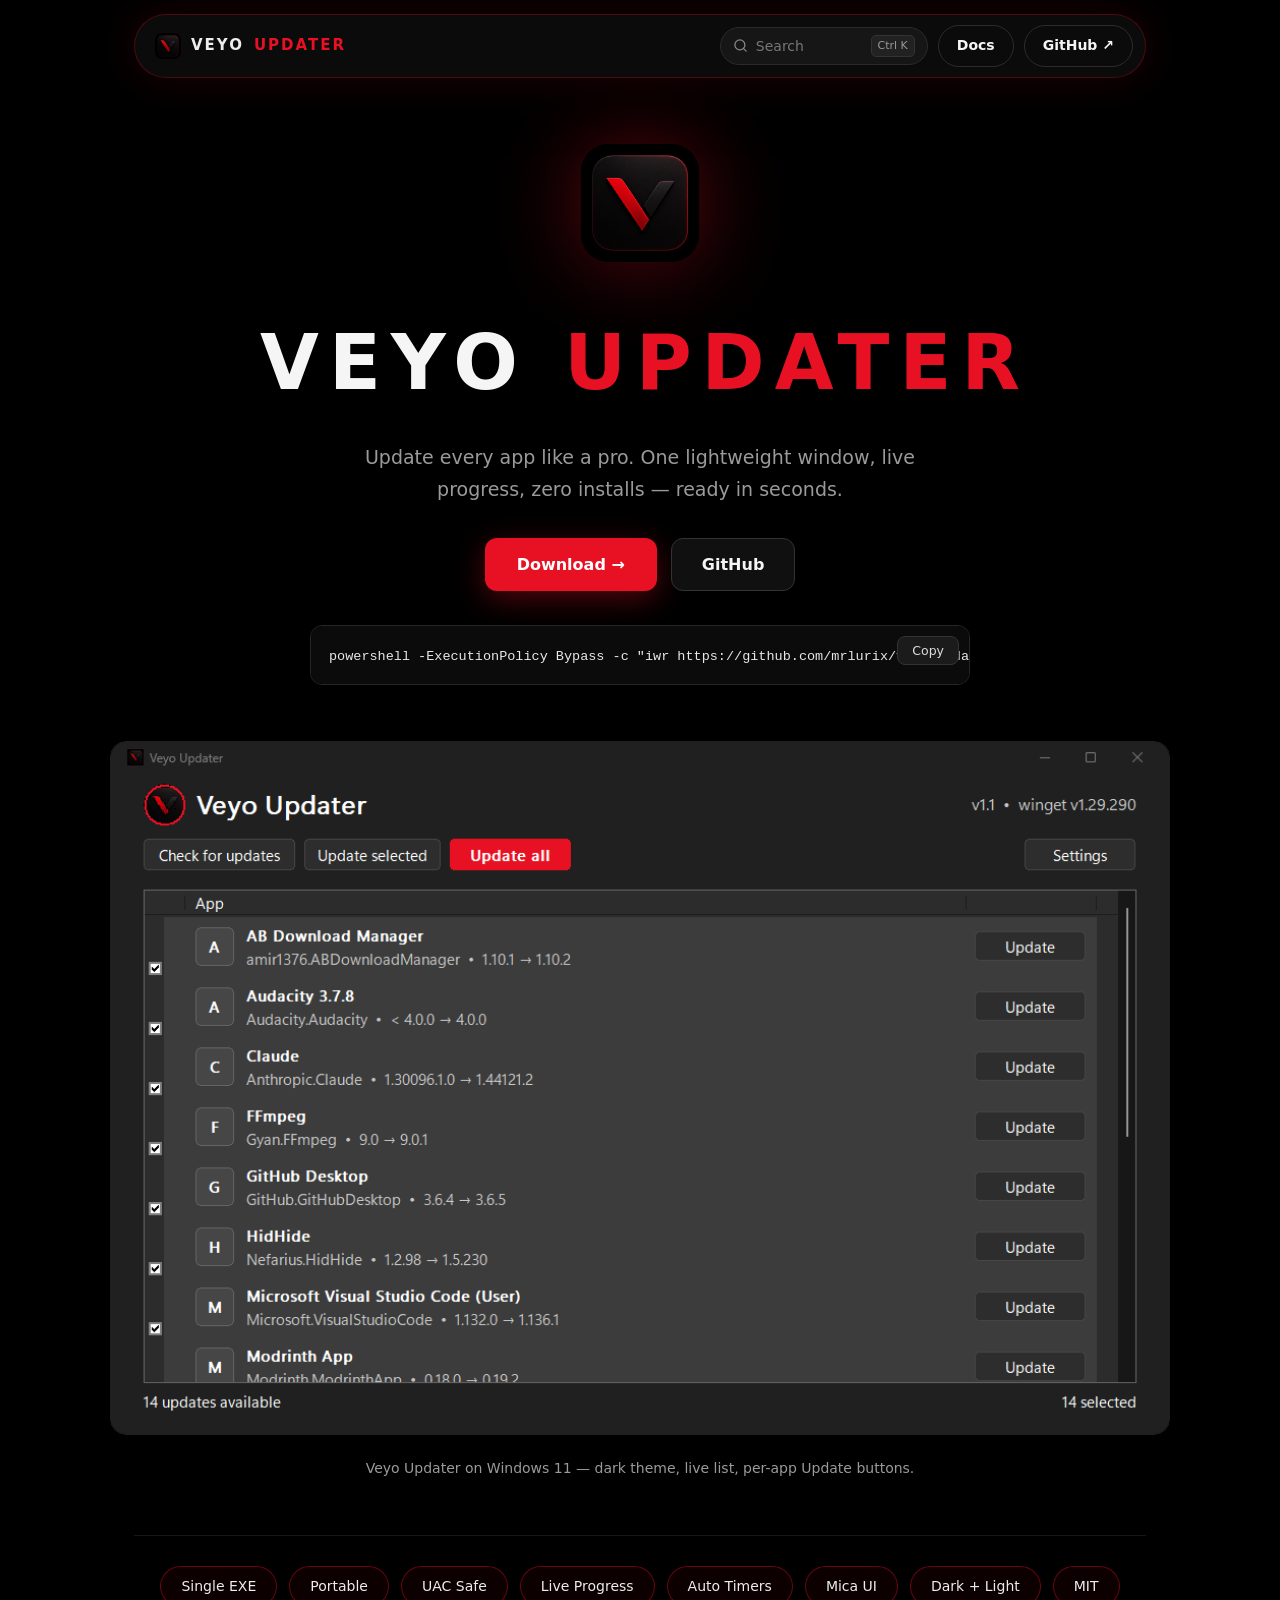
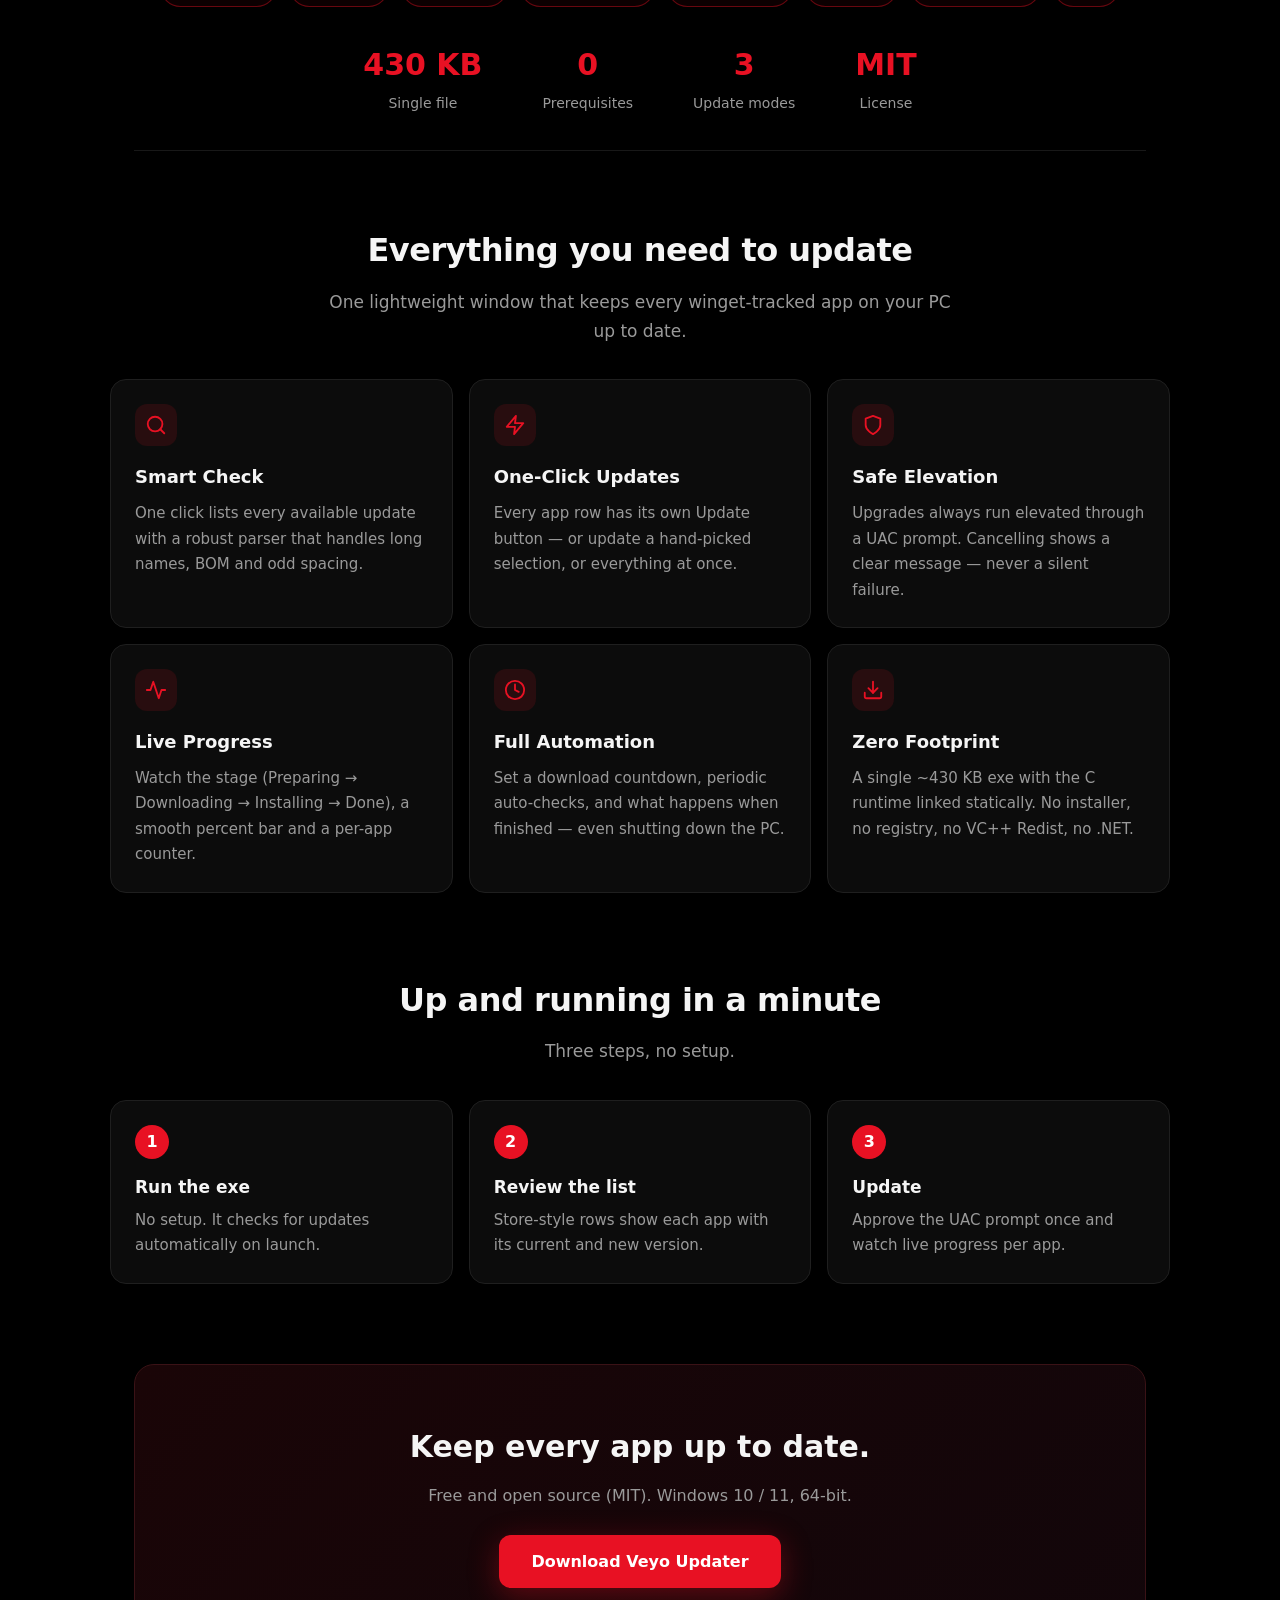
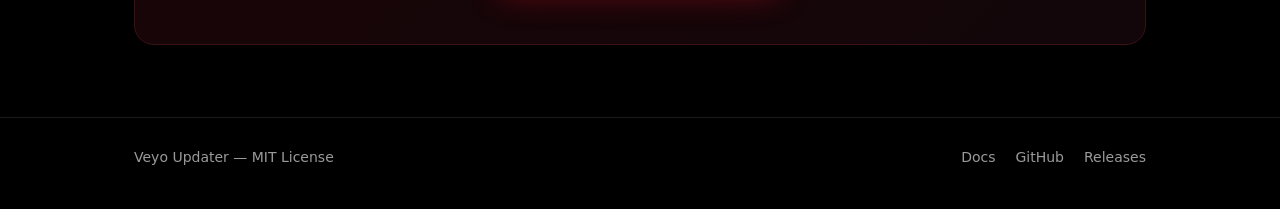
==== commit 7fe5fe09: "Site: screenshot higher, Ctrl+K menu, README website link" ====
--- a/docs/index.html
+++ b/docs/index.html
@@ -45,6 +45,11 @@
   </div>
   <div class="cmdbox"><code id="install-cmd">powershell -ExecutionPolicy Bypass -c "iwr https://github.com/mrlurix/veyo-updater/releases/latest/download/VeyoUpdater_Portable.zip -OutFile $env:TEMP\veyo.zip; Expand-Archive $env:TEMP\veyo.zip $env:USERPROFILE\VeyoUpdater -Force; &amp; $env:USERPROFILE\VeyoUpdater\VeyoUpdater.exe"</code><button id="copy-btn">Copy</button></div>
 </header>
+
+<div class="wrap shot" id="shot" style="padding-top:20px">
+  <img src="assets/screenshot.png" alt="Veyo Updater screenshot">
+  <p class="cap">Veyo Updater on Windows 11 — dark theme, live list, per-app Update buttons.</p>
+</div>
 
 <div class="wrap">
   <div class="band">
@@ -114,11 +119,6 @@
   </div>
 </section>
 
-<div class="wrap shot" id="shot" style="padding-top:64px">
-  <img src="assets/screenshot.png" alt="Veyo Updater screenshot">
-  <p class="cap">Veyo Updater on Windows 11 — dark theme, live list, per-app Update buttons.</p>
-</div>
-
 <div class="wrap">
   <div class="cta">
     <h2>Keep every app up to date.</h2>
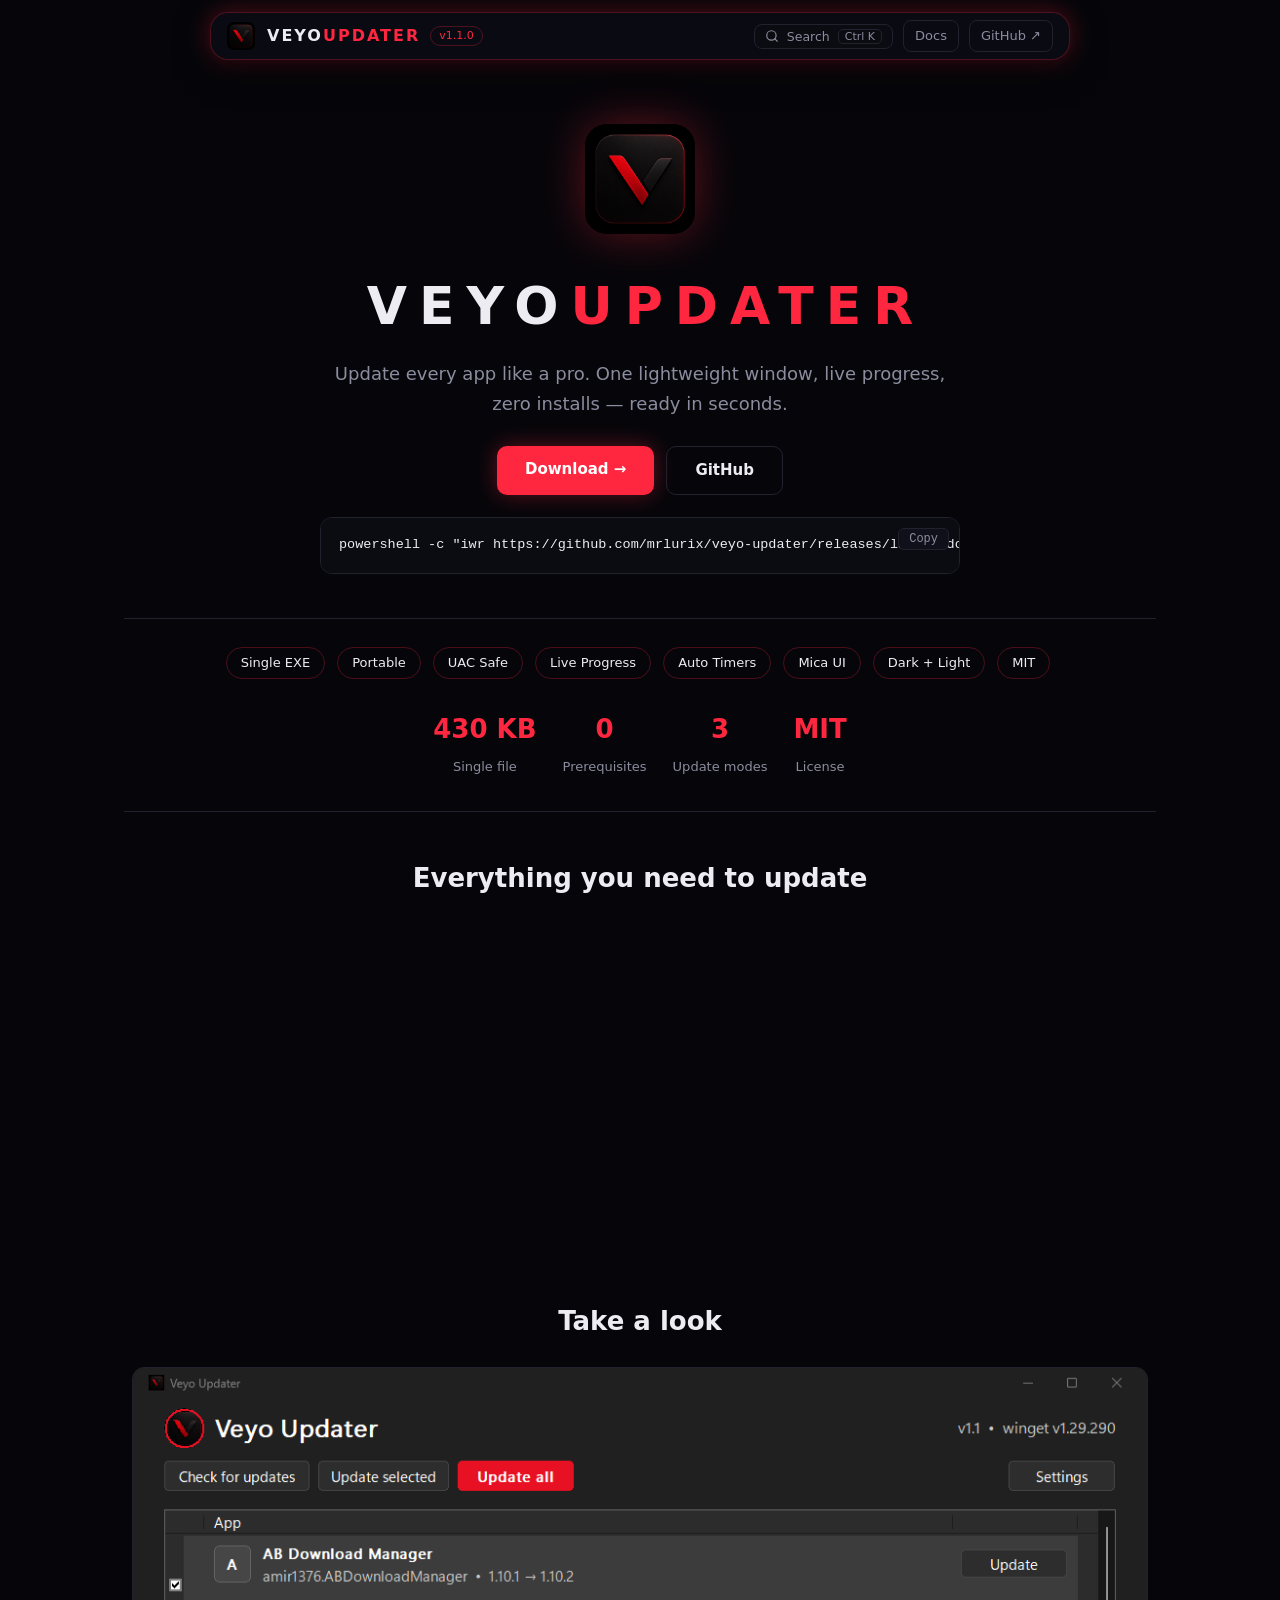
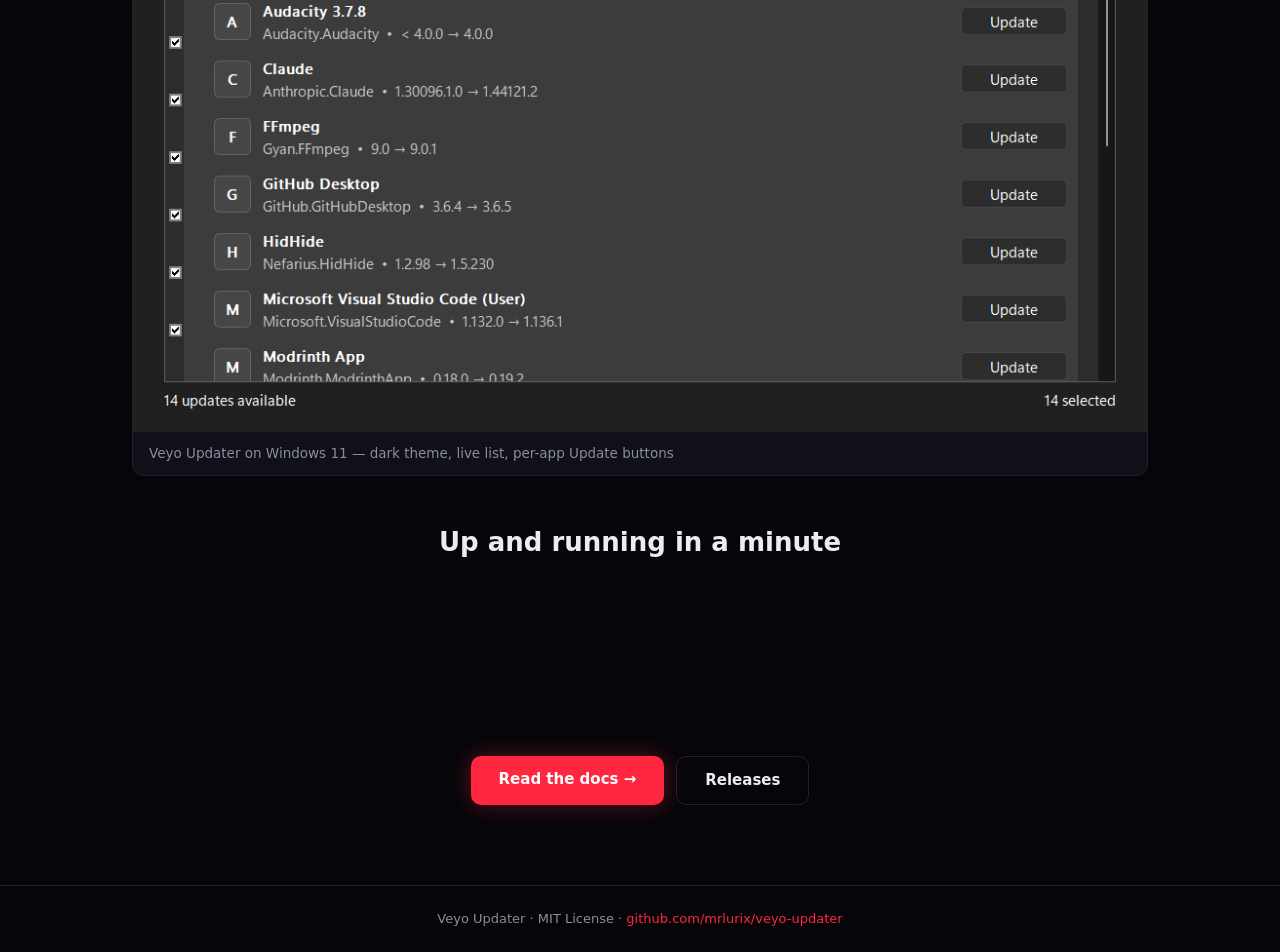
==== commit 2f176c58: "Website: mirror Zefira layout (topbar, palette, sidebar docs)" ====
--- a/docs/index.html
+++ b/docs/index.html
@@ -3,140 +3,89 @@
 <head>
 <meta charset="UTF-8">
 <meta name="viewport" content="width=device-width, initial-scale=1.0">
+<meta http-equiv="Content-Security-Policy" content="default-src 'self'; img-src 'self' data:; style-src 'self'; script-src 'self'; object-src 'none'; base-uri 'none'; frame-ancestors 'none'">
+<meta name="referrer" content="no-referrer">
 <title>Veyo Updater — Portable winget updater for Windows</title>
 <meta name="description" content="Veyo Updater is a portable single-file winget updater for Windows. No installation, no prerequisites.">
 <meta property="og:title" content="Veyo Updater">
 <meta property="og:description" content="Portable single-file winget updater for Windows.">
 <meta property="og:image" content="https://mrlurix.github.io/veyo-updater/assets/veyo-logo.png">
-<link rel="icon" type="image/png" href="assets/veyo-logo.png">
+<link rel="icon" href="assets/veyo-logo.png">
 <link rel="stylesheet" href="assets/style.css">
 </head>
 <body>
-
-<div class="navfloat">
-  <nav class="pill">
-    <a class="brand" href="index.html"><img src="assets/veyo-logo.png" alt="Veyo logo">VEYO<span>UPDATER</span></a>
-    <div class="nav-right">
-      <div class="searchbox">
-        <svg viewBox="0 0 24 24"><circle cx="11" cy="11" r="8"/><line x1="21" y1="21" x2="16.65" y2="16.65"/></svg>
-        <input type="text" placeholder="Search" aria-label="Search docs">
-        <kbd>Ctrl K</kbd>
-        <div id="search-results"></div>
-      </div>
-      <a class="navbtn" href="docs.html">Docs</a>
-      <a class="navbtn gh" href="https://github.com/mrlurix/veyo-updater">GitHub &#8599;</a>
-      <button id="nav-toggle" aria-label="Menu">&#9776;</button>
-    </div>
-  </nav>
-  <div id="mobile-menu">
-    <a href="docs.html">Docs</a>
-    <a href="https://github.com/mrlurix/veyo-updater">GitHub</a>
-    <a href="https://github.com/mrlurix/veyo-updater/releases">Releases</a>
-  </div>
-</div>
-
-<header class="hero wrap">
-  <img class="logo" src="assets/veyo-logo.png" alt="Veyo Updater logo">
-  <h1>VEYO <span>UPDATER</span></h1>
-  <p class="tag">Update every app like a pro. One lightweight window, live progress, zero installs — ready in seconds.</p>
-  <div class="cta-row">
-    <a class="btn-red" href="https://github.com/mrlurix/veyo-updater/releases/latest/download/VeyoUpdater_Portable.zip">Download &rarr;</a>
-    <a class="btn-dark" href="https://github.com/mrlurix/veyo-updater">GitHub</a>
-  </div>
-  <div class="cmdbox"><code id="install-cmd">powershell -ExecutionPolicy Bypass -c "iwr https://github.com/mrlurix/veyo-updater/releases/latest/download/VeyoUpdater_Portable.zip -OutFile $env:TEMP\veyo.zip; Expand-Archive $env:TEMP\veyo.zip $env:USERPROFILE\VeyoUpdater -Force; &amp; $env:USERPROFILE\VeyoUpdater\VeyoUpdater.exe"</code><button id="copy-btn">Copy</button></div>
+<header class="topbar">
+  <a class="brand" href="index.html"><img src="assets/veyo-logo.png" alt="Veyo"><b>VEYO<span>UPDATER</span></b></a>
+  <span class="ver">v1.1.0</span>
+  <span class="spacer"></span>
+  <button class="sp-trigger" id="sp-open" aria-label="Search"><svg viewBox="0 0 24 24" width="14" height="14" fill="none" stroke="currentColor" stroke-width="2" stroke-linecap="round"><circle cx="11" cy="11" r="8"/><line x1="21" y1="21" x2="16.65" y2="16.65"/></svg><span>Search</span><kbd>Ctrl K</kbd></button>
+  <a class="gh" href="docs.html">Docs</a>
+  <a class="gh" href="https://github.com/mrlurix/veyo-updater" target="_blank" rel="noopener">GitHub ↗</a>
 </header>
 
-<div class="wrap shot" id="shot" style="padding-top:20px">
-  <img src="assets/screenshot.png" alt="Veyo Updater screenshot">
-  <p class="cap">Veyo Updater on Windows 11 — dark theme, live list, per-app Update buttons.</p>
-</div>
+<main class="landing">
+  <!-- HERO -->
+  <section class="hero-xl">
+    <img src="assets/veyo-logo.png" alt="Veyo Updater logo">
+    <h1>VEYO<span>UPDATER</span></h1>
+    <p class="tagline">Update every app like a pro. One lightweight window, live progress,<br>zero installs — ready in seconds.</p>
+    <div class="cta">
+      <a class="btn primary" href="https://github.com/mrlurix/veyo-updater/releases/latest/download/VeyoUpdater_Portable.zip">Download →</a>
+      <a class="btn ghost" href="https://github.com/mrlurix/veyo-updater" target="_blank" rel="noopener">GitHub</a>
+    </div>
+    <pre class="oneline">powershell -c "iwr https://github.com/mrlurix/veyo-updater/releases/latest/download/VeyoUpdater_Portable.zip -OutFile $env:TEMP\veyo.zip; Expand-Archive $env:TEMP\veyo.zip $env:USERPROFILE\VeyoUpdater -Force; &amp; $env:USERPROFILE\VeyoUpdater\VeyoUpdater.exe"</pre>
+  </section>
 
-<div class="wrap">
-  <div class="band">
-    <div class="pills">
-      <span class="pill">Single EXE</span>
-      <span class="pill">Portable</span>
-      <span class="pill">UAC Safe</span>
-      <span class="pill">Live Progress</span>
-      <span class="pill">Auto Timers</span>
-      <span class="pill">Mica UI</span>
-      <span class="pill">Dark + Light</span>
-      <span class="pill">MIT</span>
+  <!-- BADGES + STATS -->
+  <section class="band">
+    <div class="proto-row">
+      <span class="badge">Single EXE</span><span class="badge">Portable</span><span class="badge">UAC Safe</span><span class="badge">Live Progress</span><span class="badge">Auto Timers</span><span class="badge">Mica UI</span><span class="badge">Dark + Light</span><span class="badge">MIT</span>
     </div>
     <div class="stats">
-      <div class="stat"><div class="v">430 KB</div><div class="l">Single file</div></div>
-      <div class="stat"><div class="v">0</div><div class="l">Prerequisites</div></div>
-      <div class="stat"><div class="v">3</div><div class="l">Update modes</div></div>
-      <div class="stat"><div class="v">MIT</div><div class="l">License</div></div>
+      <div><b>430 KB</b><span>Single file</span></div>
+      <div><b>0</b><span>Prerequisites</span></div>
+      <div><b>3</b><span>Update modes</span></div>
+      <div><b>MIT</b><span>License</span></div>
     </div>
-  </div>
-</div>
+  </section>
 
-<section class="block wrap" id="features">
-  <h2 class="sec">Everything you need to update</h2>
-  <p class="lead">One lightweight window that keeps every winget-tracked app on your PC up to date.</p>
-  <div class="grid">
-    <div class="card">
-      <div class="ic"><svg viewBox="0 0 24 24"><circle cx="11" cy="11" r="8"/><line x1="21" y1="21" x2="16.65" y2="16.65"/></svg></div>
-      <h3>Smart Check</h3>
-      <p>One click lists every available update with a robust parser that handles long names, BOM and odd spacing.</p>
+  <!-- FEATURES -->
+  <section class="wrap">
+    <h2 id="everything-you-need-to-update">Everything you need to update</h2>
+    <div class="feat-grid">
+      <div class="feat reveal"><b>Smart Check</b><p>One click lists every available update with a robust parser that handles long names, BOM and odd spacing.</p></div>
+      <div class="feat reveal"><b>One-Click Updates</b><p>Every app row has its own Update button — or update a hand-picked selection, or everything at once.</p></div>
+      <div class="feat reveal"><b>Safe Elevation</b><p>Upgrades always run elevated through a UAC prompt. Cancelling shows a clear message — never a silent failure.</p></div>
+      <div class="feat reveal"><b>Live Progress</b><p>Watch the stage (Preparing → Downloading → Installing → Done), a smooth percent bar and a per-app counter.</p></div>
+      <div class="feat reveal"><b>Full Automation</b><p>Set a download countdown, periodic auto-checks, and what happens when finished — even shutting down the PC.</p></div>
+      <div class="feat reveal"><b>Zero Footprint</b><p>A single ~430 KB exe with the C runtime linked statically. No installer, no registry, no VC++ Redist, no .NET.</p></div>
     </div>
-    <div class="card">
-      <div class="ic"><svg viewBox="0 0 24 24"><polygon points="13 2 3 14 12 14 11 22 21 10 12 10 13 2"/></svg></div>
-      <h3>One-Click Updates</h3>
-      <p>Every app row has its own Update button — or update a hand-picked selection, or everything at once.</p>
+  </section>
+
+  <!-- SCREENSHOT -->
+  <section class="wrap">
+    <h2 id="take-a-look">Take a look</h2>
+    <div class="shots">
+      <figure><img src="assets/screenshot.png" alt="Veyo Updater on Windows 11" loading="lazy"><figcaption>Veyo Updater on Windows 11 — dark theme, live list, per-app Update buttons</figcaption></figure>
     </div>
-    <div class="card">
-      <div class="ic"><svg viewBox="0 0 24 24"><path d="M12 22s8-4 8-10V5l-8-3-8 3v7c0 6 8 10 8 10z"/></svg></div>
-      <h3>Safe Elevation</h3>
-      <p>Upgrades always run elevated through a UAC prompt. Cancelling shows a clear message — never a silent failure.</p>
+  </section>
+
+  <!-- HOW IT WORKS -->
+  <section class="wrap">
+    <h2 id="up-and-running-in-a-minute">Up and running in a minute</h2>
+    <div class="steps">
+      <div class="step reveal"><b>1</b><p>Run the exe — no setup, it checks for updates on launch</p></div>
+      <div class="step reveal"><b>2</b><p>Review Store-style rows with current and new versions</p></div>
+      <div class="step reveal"><b>3</b><p>Approve the UAC prompt and watch live progress</p></div>
     </div>
-    <div class="card">
-      <div class="ic"><svg viewBox="0 0 24 24"><polyline points="22 12 18 12 15 21 9 3 6 12 2 12"/></svg></div>
-      <h3>Live Progress</h3>
-      <p>Watch the stage (Preparing → Downloading → Installing → Done), a smooth percent bar and a per-app counter.</p>
+    <div class="cta">
+      <a class="btn primary" href="docs.html">Read the docs →</a>
+      <a class="btn ghost" href="https://github.com/mrlurix/veyo-updater/releases">Releases</a>
     </div>
-    <div class="card">
-      <div class="ic"><svg viewBox="0 0 24 24"><circle cx="12" cy="12" r="10"/><polyline points="12 6 12 12 16 14"/></svg></div>
-      <h3>Full Automation</h3>
-      <p>Set a download countdown, periodic auto-checks, and what happens when finished — even shutting down the PC.</p>
-    </div>
-    <div class="card">
-      <div class="ic"><svg viewBox="0 0 24 24"><path d="M21 15v4a2 2 0 0 1-2 2H5a2 2 0 0 1-2-2v-4"/><polyline points="7 10 12 15 17 10"/><line x1="12" y1="15" x2="12" y2="3"/></svg></div>
-      <h3>Zero Footprint</h3>
-      <p>A single ~430 KB exe with the C runtime linked statically. No installer, no registry, no VC++ Redist, no .NET.</p>
-    </div>
-  </div>
-</section>
+  </section>
+</main>
 
-<section class="block wrap" id="how">
-  <h2 class="sec">Up and running in a minute</h2>
-  <p class="lead">Three steps, no setup.</p>
-  <div class="steps">
-    <div class="step"><div class="n">1</div><h3>Run the exe</h3><p>No setup. It checks for updates automatically on launch.</p></div>
-    <div class="step"><div class="n">2</div><h3>Review the list</h3><p>Store-style rows show each app with its current and new version.</p></div>
-    <div class="step"><div class="n">3</div><h3>Update</h3><p>Approve the UAC prompt once and watch live progress per app.</p></div>
-  </div>
-</section>
-
-<div class="wrap">
-  <div class="cta">
-    <h2>Keep every app up to date.</h2>
-    <p>Free and open source (MIT). Windows 10 / 11, 64-bit.</p>
-    <a class="btn-red" href="https://github.com/mrlurix/veyo-updater/releases/latest/download/VeyoUpdater_Portable.zip">Download Veyo Updater</a>
-  </div>
-</div>
-
-<footer>
-  <div class="wrap">
-    <span>Veyo Updater — MIT License</span>
-    <span class="sp"></span>
-    <a href="docs.html">Docs</a>
-    <a href="https://github.com/mrlurix/veyo-updater">GitHub</a>
-    <a href="https://github.com/mrlurix/veyo-updater/releases">Releases</a>
-  </div>
-</footer>
-
+<footer>Veyo Updater · MIT License · <a href="https://github.com/mrlurix/veyo-updater">github.com/mrlurix/veyo-updater</a></footer>
 <script src="assets/app.js"></script>
 </body>
 </html>
--- a/docs/assets/style.css
+++ b/docs/assets/style.css
@@ -1,164 +1,428 @@
 :root {
-  --bg: #000000;
-  --surface: #0c0c0c;
-  --surface-2: #121212;
-  --border: #1f1f1f;
-  --border-soft: #181818;
-  --text: #f5f5f5;
-  --muted: #9a9a9a;
-  --accent: #e81123;
-  --accent-hi: #ff2e43;
-  --accent-dim: rgba(232, 17, 35, 0.12);
-  --radius: 16px;
-}
-* { margin: 0; padding: 0; box-sizing: border-box; }
+  --bg: #06060a;
+  --card: #10101a;
+  --border: #22222f;
+  --border-red: rgba(255, 39, 64, .28);
+  --red: #ff2740;
+  --red-dark: #8f0f1e;
+  --red-glow: rgba(255, 39, 64, .35);
+  --text: #ececf2;
+  --muted: #8b8c9e;
+  --green: #2ecc71;
+  --orange: #f5a623;
+  --code-bg: #0b0b12;
+  --sidebar-w: 264px;
+  --radius: 12px;
+}
+
+* { box-sizing: border-box; }
 html { scroll-behavior: smooth; }
 body {
+  margin: 0;
   background: var(--bg);
   color: var(--text);
-  font-family: "Segoe UI Variable", "Segoe UI", -apple-system, system-ui, sans-serif;
+  font-family: "Segoe UI", system-ui, -apple-system, Roboto, Arial, sans-serif;
   line-height: 1.7;
-  -webkit-font-smoothing: antialiased;
-}
-.wrap { max-width: 1060px; margin: 0 auto; padding: 0 24px; }
-a { color: inherit; }
-
-/* ---------- floating pill nav ---------- */
-.navfloat { position: sticky; top: 14px; z-index: 60; padding: 0 24px; }
-nav.pill {
-  max-width: 1012px; margin: 0 auto;
-  display: flex; align-items: center; gap: 16px;
-  background: rgba(13, 13, 13, 0.9);
-  backdrop-filter: blur(14px);
-  -webkit-backdrop-filter: blur(14px);
-  border: 1px solid rgba(232, 17, 35, 0.28);
-  border-radius: 999px;
-  padding: 10px 12px 10px 20px;
-  box-shadow: 0 0 44px rgba(232, 17, 35, 0.13), 0 18px 50px rgba(0, 0, 0, 0.6);
-}
-.brand { display: flex; align-items: center; gap: 10px; text-decoration: none; font-weight: 800; letter-spacing: 2px; font-size: 15px; white-space: nowrap; }
-.brand img { width: 26px; height: 26px; border-radius: 7px; }
-.brand span { color: var(--accent); }
-.nav-right { margin-left: auto; display: flex; align-items: center; gap: 10px; }
-.searchbox { position: relative; display: flex; align-items: center; gap: 8px; background: #161616; border: 1px solid #2a2a2a; border-radius: 999px; padding: 7px 12px; min-width: 208px; }
-.searchbox:focus-within { border-color: #4a4a4a; }
-.searchbox svg { width: 15px; height: 15px; stroke: #8a8a8a; fill: none; stroke-width: 2; stroke-linecap: round; flex-shrink: 0; }
-.searchbox input { background: none; border: none; outline: none; color: var(--text); font-size: 14px; width: 100px; font-family: inherit; }
-.searchbox input::placeholder { color: #777; }
-.searchbox kbd { font-family: inherit; font-size: 11px; color: #999; background: #222; border: 1px solid #333; border-radius: 5px; padding: 1px 6px; margin-left: auto; white-space: nowrap; }
-#search-results { position: absolute; top: calc(100% + 8px); left: 0; right: 0; min-width: 260px; background: #111; border: 1px solid #2c2c2c; border-radius: 12px; overflow: hidden; display: none; box-shadow: 0 20px 50px rgba(0, 0, 0, 0.65); }
-#search-results.open { display: block; }
-.sr-item { display: block; padding: 10px 14px; text-decoration: none; border-bottom: 1px solid #1c1c1c; }
-.sr-item:last-child { border-bottom: none; }
-.sr-item:hover { background: #1a1a1a; }
-.sr-item b { display: block; font-size: 14px; font-weight: 600; }
-.sr-item span { font-size: 12px; color: var(--muted); }
-.sr-empty { padding: 12px 14px; color: var(--muted); font-size: 14px; }
-.navbtn { border: 1px solid #2c2c2c; background: transparent; color: var(--text); text-decoration: none; font-size: 14px; font-weight: 600; padding: 8px 18px; border-radius: 999px; transition: border-color 0.15s, background 0.15s; white-space: nowrap; }
-.navbtn:hover, .navbtn.active { border-color: #5a5a5a; background: #181818; }
-#nav-toggle { display: none; background: none; border: 1px solid #2c2c2c; color: var(--text); border-radius: 10px; padding: 7px 12px; font-size: 16px; cursor: pointer; }
-#mobile-menu { display: none; margin: 10px auto 0; max-width: 1012px; background: #0e0e0e; border: 1px solid #262626; border-radius: 16px; padding: 10px; flex-direction: column; gap: 4px; }
-#mobile-menu.open { display: flex; }
-#mobile-menu a { padding: 10px 14px; border-radius: 10px; text-decoration: none; color: var(--text); }
-#mobile-menu a:hover { background: #181818; }
-
-/* ---------- hero ---------- */
-.hero { text-align: center; padding: 80px 0 36px; }
-.hero .logo { width: 118px; height: 118px; border-radius: 28px; box-shadow: 0 0 90px rgba(232, 17, 35, 0.42), 0 24px 60px rgba(0, 0, 0, 0.65); }
-.hero h1 { font-size: clamp(44px, 8vw, 76px); font-weight: 800; letter-spacing: 10px; text-indent: 10px; margin: 28px 0 14px; }
-.hero h1 span { color: var(--accent); }
-.hero p.tag { color: var(--muted); font-size: 19px; max-width: 620px; margin: 0 auto 32px; }
-.cta-row { display: flex; gap: 14px; justify-content: center; flex-wrap: wrap; }
-.btn-red { display: inline-block; background: var(--accent); color: #fff !important; font-weight: 700; font-size: 16px; padding: 13px 32px; border-radius: 12px; text-decoration: none; box-shadow: 0 8px 30px rgba(232, 17, 35, 0.35); transition: background 0.15s ease, transform 0.15s ease; }
-.btn-red:hover { background: var(--accent-hi); transform: translateY(-1px); }
-.btn-dark { display: inline-block; background: #101010; color: var(--text) !important; font-weight: 600; font-size: 16px; padding: 12px 30px; border-radius: 12px; text-decoration: none; border: 1px solid #333; transition: border-color 0.15s ease, background 0.15s ease; }
-.btn-dark:hover { border-color: #666; background: #161616; }
-
-/* ---------- command box ---------- */
-.cmdbox { position: relative; max-width: 660px; margin: 34px auto 0; background: #0b0b0b; border: 1px solid #262626; border-radius: 12px; padding: 15px 86px 15px 18px; overflow-x: auto; text-align: left; }
-.cmdbox code { font-family: "Cascadia Code", Consolas, monospace; font-size: 13.5px; color: #e8e8e8; white-space: nowrap; }
-#copy-btn { position: absolute; top: 10px; right: 10px; background: #1b1b1b; border: 1px solid #333; color: #ddd; font-size: 12.5px; padding: 6px 14px; border-radius: 8px; cursor: pointer; font-family: inherit; }
-#copy-btn:hover { border-color: #666; color: #fff; }
-
-/* ---------- pills + stats band ---------- */
-.band { border-top: 1px solid var(--border-soft); border-bottom: 1px solid var(--border-soft); margin: 46px 0 0; padding: 30px 0 34px; }
-.pills { display: flex; flex-wrap: wrap; gap: 12px; justify-content: center; }
-.pill { border: 1px solid rgba(232, 17, 35, 0.42); color: #ededed; font-size: 14px; padding: 8px 20px; border-radius: 999px; background: rgba(232, 17, 35, 0.05); white-space: nowrap; }
-.stats { display: flex; justify-content: center; gap: 60px; flex-wrap: wrap; margin-top: 32px; }
-.stat { text-align: center; }
-.stat .v { color: var(--accent); font-size: 30px; font-weight: 800; }
-.stat .l { color: var(--muted); font-size: 14px; margin-top: 2px; }
-
-/* ---------- sections ---------- */
-section.block { padding: 72px 0 8px; }
-h2.sec { font-size: 32px; font-weight: 750; letter-spacing: -0.5px; margin-bottom: 10px; text-align: center; }
-p.lead { color: var(--muted); font-size: 17px; margin: 0 auto 34px; max-width: 640px; text-align: center; }
-.grid { display: grid; grid-template-columns: repeat(auto-fit, minmax(280px, 1fr)); gap: 16px; }
-.card { background: var(--surface); border: 1px solid var(--border); border-radius: var(--radius); padding: 24px; transition: border-color 0.15s ease, transform 0.15s ease; }
-.card:hover { border-color: #3d3d3d; transform: translateY(-2px); }
-.card .ic { width: 42px; height: 42px; border-radius: 12px; background: var(--accent-dim); display: flex; align-items: center; justify-content: center; margin-bottom: 16px; }
-.card .ic svg { width: 22px; height: 22px; stroke: var(--accent); fill: none; stroke-width: 2; stroke-linecap: round; stroke-linejoin: round; }
-.card h3 { font-size: 18px; margin-bottom: 8px; }
-.card p { color: var(--muted); font-size: 15px; }
-.steps { display: grid; grid-template-columns: repeat(auto-fit, minmax(220px, 1fr)); gap: 16px; }
-.step { background: var(--surface); border: 1px solid var(--border); border-radius: var(--radius); padding: 24px; }
-.step .n { width: 34px; height: 34px; border-radius: 50%; background: var(--accent); color: #fff; font-weight: 700; display: flex; align-items: center; justify-content: center; margin-bottom: 14px; }
-.step h3 { font-size: 17px; margin-bottom: 6px; }
-.step p { color: var(--muted); font-size: 15px; }
-.shot { padding: 64px 0 8px; }
-.shot img { width: 100%; border-radius: var(--radius); border: 1px solid var(--border); box-shadow: 0 32px 80px rgba(0, 0, 0, 0.55); }
-.shot p.cap { text-align: center; color: var(--muted); font-size: 14px; margin-top: 14px; }
-
-/* ---------- CTA + footer ---------- */
-.cta { background: linear-gradient(135deg, #1a0507, #12060a); border: 1px solid #3a1216; border-radius: 20px; text-align: center; padding: 56px 24px; margin: 72px 0; }
-.cta h2 { font-size: 30px; margin-bottom: 10px; }
-.cta p { color: var(--muted); margin-bottom: 26px; }
-footer { border-top: 1px solid #1b1b1b; padding: 28px 0 40px; color: var(--muted); font-size: 14px; margin-top: 24px; }
-footer .wrap { display: flex; gap: 20px; align-items: center; flex-wrap: wrap; }
-footer a { color: var(--muted); text-decoration: none; }
-footer a:hover { color: var(--text); }
-footer .sp { flex: 1; }
-
-/* ---------- docs page: left sidebar ---------- */
-.doc-layout { display: grid; grid-template-columns: 250px minmax(0, 1fr); gap: 52px; align-items: start; padding-top: 40px; }
-.side { position: sticky; top: 100px; max-height: calc(100vh - 124px); overflow-y: auto; padding: 4px 12px 12px 0; scrollbar-width: thin; }
-.side-title { font-size: 12px; text-transform: uppercase; letter-spacing: 1.5px; color: #777; margin: 20px 0 8px; }
-.side-title:first-child { margin-top: 0; }
-a.slink { display: block; color: var(--muted); text-decoration: none; font-size: 15px; padding: 8px 12px; border-radius: 0 9px 9px 0; border-left: 2px solid transparent; }
-a.slink:hover { color: var(--text); background: #101010; }
-a.slink.active { color: var(--text); background: #131313; border-left-color: var(--accent); }
-.doc { min-width: 0; padding-bottom: 40px; }
-.doc h1 { font-size: 40px; font-weight: 800; letter-spacing: -0.5px; }
-.doc .sub { color: var(--muted); font-size: 18px; margin: 8px 0 8px; }
-.doc h2 { font-size: 25px; margin: 46px 0 12px; padding-top: 84px; margin-top: -48px; }
-.doc h2::before { content: ""; display: inline-block; width: 5px; height: 21px; background: var(--accent); border-radius: 3px; margin-right: 12px; vertical-align: -3px; }
-.doc p, .doc li { color: #d4d4d4; font-size: 16px; }
-.doc ul, .doc ol { padding-left: 24px; margin: 12px 0; }
-.doc li { margin: 6px 0; }
-.doc a { color: #ff6b7a; }
-.doc code { font-family: "Cascadia Code", Consolas, monospace; font-size: 14px; background: #1a1a1a; padding: 2px 8px; border-radius: 6px; color: #f0b429; }
-.doc pre { background: #0b0b0b; border: 1px solid var(--border); border-radius: 12px; padding: 18px 20px; margin: 16px 0 8px; overflow-x: auto; }
-.doc pre code { background: none; padding: 0; color: #e8e8e8; font-size: 14px; }
-.doc table { width: 100%; border-collapse: collapse; margin: 16px 0; font-size: 15px; }
-.doc th, .doc td { text-align: left; padding: 12px 14px; border-bottom: 1px solid var(--border); vertical-align: top; }
-.doc th { color: var(--muted); font-weight: 600; font-size: 13px; text-transform: uppercase; letter-spacing: 0.5px; }
-.doc td code { white-space: nowrap; }
-.doc .note { background: var(--accent-dim); border: 1px solid rgba(232, 17, 35, 0.35); border-radius: 12px; padding: 14px 18px; margin: 18px 0; font-size: 15px; }
-
-@media (max-width: 920px) {
-  .doc-layout { grid-template-columns: 1fr; gap: 0; }
-  .side { position: static; max-height: none; display: flex; gap: 6px; overflow-x: auto; padding: 12px 2px; border-bottom: 1px solid var(--border-soft); margin-bottom: 4px; }
-  .side-title { display: none; }
-  a.slink { white-space: nowrap; border-left: none; border-bottom: 2px solid transparent; border-radius: 8px 8px 0 0; }
-  a.slink.active { border-bottom-color: var(--accent); }
-}
-@media (max-width: 720px) {
-  .searchbox { display: none; }
-  a.navbtn.gh { display: none; }
+}
+
+/* ---------- header ---------- */
+.topbar {
+  position: sticky;
+  top: 12px;
+  z-index: 50;
+  display: flex;
+  align-items: center;
+  gap: 10px;
+  width: calc(100% - 44px);
+  max-width: 860px;
+  margin: 12px auto 0;
+  padding: 7px 16px;
+  background: rgba(16, 16, 26, .55);
+  backdrop-filter: blur(16px) saturate(1.3);
+  -webkit-backdrop-filter: blur(16px) saturate(1.3);
+  border: 1px solid var(--border-red);
+  border-radius: 18px;
+  box-shadow: 0 10px 34px rgba(0, 0, 0, .5), 0 0 22px var(--red-glow);
+}
+.brand { display: flex; align-items: center; gap: 12px; text-decoration: none; color: var(--text); }
+.brand img { width: 28px; height: 28px; border-radius: 7px; }
+.brand b { font-size: 16px; letter-spacing: 2px; }
+.brand b span { color: var(--red); }
+.ver {
+  font-size: 11px;
+  color: var(--red);
+  border: 1px solid var(--border-red);
+  border-radius: 20px;
+  padding: 0 8px;
+  white-space: nowrap;
+}
+.topbar .spacer { flex: 1; }
+.topbar a.gh {
+  color: var(--muted);
+  text-decoration: none;
+  font-size: 13px;
+  border: 1px solid var(--border);
+  padding: 4px 11px;
+  border-radius: 8px;
+}
+.topbar a.gh:hover { color: var(--text); border-color: var(--red); }
+#nav-toggle {
+  display: none;
+  background: none;
+  border: 1px solid var(--border);
+  color: var(--text);
+  border-radius: 8px;
+  font-size: 16px;
+  padding: 3px 10px;
+  cursor: pointer;
+}
+
+/* ---------- docs layout ---------- */
+.layout { display: flex; }
+.sidebar {
+  width: var(--sidebar-w);
+  flex-shrink: 0;
+  position: fixed;
+  left: 0;
+  top: 80px;
+  height: calc(100vh - 94px);
+  overflow-y: auto;
+  padding: 22px 14px 40px 22px;
+  border-right: 1px solid var(--border);
+  background: var(--bg);
+}
+.sidebar input {
+  width: 100%;
+  background: var(--code-bg);
+  border: 1px solid var(--border);
+  color: var(--text);
+  border-radius: 8px;
+  padding: 8px 12px;
+  margin-bottom: 14px;
+  font-size: 14px;
+  font-family: inherit;
+}
+.sidebar input:focus { outline: none; border-color: var(--red); }
+.nav-group { font-size: 12px; text-transform: uppercase; letter-spacing: 1.5px; color: var(--muted); margin: 16px 6px 6px; }
+.sidebar a {
+  display: block;
+  color: var(--muted);
+  text-decoration: none;
+  font-size: 14.5px;
+  padding: 7px 12px;
+  border-radius: 8px;
+  border-left: 2px solid transparent;
+}
+.sidebar a:hover { color: var(--text); background: var(--card); }
+.sidebar a.active { color: var(--red); background: var(--card); border-left-color: var(--red); }
+
+.content { flex: 1; min-width: 0; max-width: 1000px; margin-left: var(--sidebar-w); padding: 34px 40px 80px; }
+.content h1 { font-size: 32px; margin: 0 0 6px; letter-spacing: .5px; }
+.subtitle { color: var(--muted); margin: 0 0 20px; font-size: 16px; }
+.content h2 { font-size: 22px; margin: 38px 0 10px; padding-bottom: 8px; border-bottom: 1px solid var(--border); }
+.content h2::before { content: "▸ "; color: var(--red); }
+.content h3 { font-size: 17px; margin: 24px 0 8px; color: var(--text); }
+.content p, .content li { color: #cfcfda; font-size: 15px; }
+.content a { color: var(--red); }
+.content ul, .content ol { padding-left: 22px; }
+.content li { margin: 5px 0; }
+
+/* ---------- cards / callouts ---------- */
+.cards { display: grid; grid-template-columns: repeat(auto-fit, minmax(220px, 1fr)); gap: 14px; margin: 20px 0; }
+.card {
+  display: block;
+  background: var(--card);
+  border: 1px solid var(--border);
+  border-radius: var(--radius);
+  padding: 18px;
+  text-decoration: none;
+}
+.card:hover { border-color: var(--red); box-shadow: 0 0 18px var(--red-glow); }
+.card b { display: block; color: var(--text); font-size: 16px; margin-bottom: 4px; }
+.card span { color: var(--muted); font-size: 13.5px; }
+.callout {
+  border-radius: var(--radius);
+  padding: 14px 18px;
+  margin: 18px 0;
+  font-size: 14.5px;
+  border: 1px solid var(--border);
+  background: var(--card);
+}
+.callout.warn { border-color: var(--orange); }
+.callout.warn::before { content: "⚠ "; }
+.callout.info { border-color: var(--border-red); }
+.callout.info::before { content: "ⓘ "; color: var(--red); }
+.callout.ok { border-color: rgba(46, 204, 113, .4); }
+.callout.ok::before { content: "✓ "; color: var(--green); }
+
+/* ---------- code / tables ---------- */
+pre {
+  background: var(--code-bg);
+  border: 1px solid var(--border);
+  border-radius: var(--radius);
+  padding: 16px 18px;
+  overflow-x: auto;
+  position: relative;
+  font-size: 13.5px;
+}
+code { font-family: Consolas, "Cascadia Code", monospace; }
+p code, li code, td code {
+  background: var(--code-bg);
+  border: 1px solid var(--border);
+  border-radius: 6px;
+  padding: 1px 7px;
+  font-size: 13px;
+  color: #ffb3bb;
+}
+.copy-btn {
+  position: absolute;
+  top: 10px;
+  right: 10px;
+  background: var(--card);
+  border: 1px solid var(--border);
+  color: var(--muted);
+  border-radius: 6px;
+  font-size: 12px;
+  padding: 3px 10px;
+  cursor: pointer;
+  font-family: inherit;
+}
+.copy-btn:hover { color: var(--text); border-color: var(--red); }
+table { width: 100%; border-collapse: collapse; margin: 16px 0; font-size: 14px; }
+th, td { text-align: left; padding: 10px 14px; border-bottom: 1px solid var(--border); vertical-align: top; }
+th { color: var(--red); font-weight: 600; text-transform: uppercase; font-size: 12px; letter-spacing: 1px; }
+tr:hover td { background: var(--card); }
+.badge {
+  display: inline-block;
+  font-size: 12px;
+  border-radius: 20px;
+  padding: 1px 10px;
+  border: 1px solid var(--border);
+  color: var(--muted);
+  margin: 2px 4px 2px 0;
+}
+
+/* ---------- landing ---------- */
+.landing { max-width: 1080px; margin: 0 auto; padding: 0 24px 70px; }
+.hero-xl { text-align: center; padding: 64px 16px 34px; }
+.hero-xl img { width: 110px; height: 110px; border-radius: 22px; box-shadow: 0 0 46px var(--red-glow); }
+.hero-xl h1 { font-size: 52px; letter-spacing: 12px; margin: 20px 0 8px; text-indent: 12px; }
+.hero-xl h1 span { color: var(--red); }
+.hero-xl .tagline { color: var(--muted); font-size: 18px; margin: 0 0 6px; }
+.oneline { max-width: 640px; margin: 22px auto 0; text-align: left; }
+.band { border-top: 1px solid var(--border); border-bottom: 1px solid var(--border); padding: 26px 0; margin: 10px 0 0; }
+.proto-row { display: flex; flex-wrap: wrap; gap: 8px; justify-content: center; margin-bottom: 18px; }
+.proto-row .badge { font-size: 13px; padding: 4px 14px; color: var(--text); border-color: var(--border-red); }
+.wrap { padding: 44px 8px 0; }
+.wrap h2 { text-align: center; font-size: 26px; margin: 0 0 24px; }
+.feat-grid { display: grid; grid-template-columns: repeat(auto-fit, minmax(280px, 1fr)); gap: 14px; }
+.feat {
+  background: var(--card);
+  border: 1px solid var(--border);
+  border-radius: var(--radius);
+  padding: 20px 22px;
+}
+.feat:hover { border-color: var(--red); }
+.feat b { font-size: 16px; }
+.feat b::before { content: "▸ "; color: var(--red); }
+.feat p { color: var(--muted); font-size: 14px; margin: 6px 0 0; }
+.shots { display: grid; grid-template-columns: repeat(auto-fit, minmax(300px, 1fr)); gap: 18px; }
+.shots figure { margin: 0; background: var(--card); border: 1px solid var(--border); border-radius: var(--radius); overflow: hidden; }
+.shots img { width: 100%; display: block; }
+.shots figcaption { padding: 10px 16px; color: var(--muted); font-size: 13.5px; border-top: 1px solid var(--border); }
+.steps { display: grid; grid-template-columns: repeat(auto-fit, minmax(220px, 1fr)); gap: 14px; margin-bottom: 30px; }
+.step {
+  background: var(--card);
+  border: 1px solid var(--border);
+  border-radius: var(--radius);
+  padding: 20px;
+  text-align: center;
+}
+.step b {
+  display: inline-block;
+  width: 38px; height: 38px; line-height: 38px;
+  border-radius: 50%;
+  background: var(--red);
+  color: #fff;
+  font-size: 18px;
+  margin-bottom: 10px;
+  box-shadow: 0 0 18px var(--red-glow);
+}
+.step p { color: var(--muted); font-size: 14px; margin: 0; }
+.hero { text-align: center; padding: 50px 20px 30px; }
+.hero img { width: 96px; height: 96px; border-radius: 20px; box-shadow: 0 0 40px var(--red-glow); }
+.hero h1 { font-size: 44px; letter-spacing: 10px; margin: 18px 0 6px; text-indent: 10px; }
+.hero h1 span { color: var(--red); }
+.hero p { color: var(--muted); font-size: 17px; max-width: 640px; margin: 0 auto; }
+.cta { display: flex; gap: 12px; justify-content: center; margin: 26px 0 10px; flex-wrap: wrap; }
+.btn {
+  text-decoration: none;
+  padding: 11px 28px;
+  border-radius: 10px;
+  font-weight: 600;
+  font-size: 15px;
+}
+.btn.primary { background: var(--red); color: #fff !important; box-shadow: 0 0 22px var(--red-glow); }
+.btn.primary:hover { background: #ff4056; }
+.btn.ghost { border: 1px solid var(--border); color: var(--text) !important; }
+.btn.ghost:hover { border-color: var(--red); }
+.stats { display: flex; gap: 26px; justify-content: center; margin: 26px 0 6px; flex-wrap: wrap; }
+.stats div { text-align: center; }
+.stats b { display: block; font-size: 26px; color: var(--red); }
+.stats span { font-size: 13px; color: var(--muted); }
+
+footer {
+  border-top: 1px solid var(--border);
+  color: var(--muted);
+  font-size: 13px;
+  text-align: center;
+  padding: 22px;
+}
+footer a { color: var(--red); text-decoration: none; }
+
+/* ---------- search palette (Ctrl+K) ---------- */
+.sp-trigger {
+  display: flex;
+  align-items: center;
+  gap: 8px;
+  background: var(--code-bg);
+  border: 1px solid var(--border);
+  color: var(--muted);
+  border-radius: 8px;
+  padding: 4px 10px;
+  font-size: 12.5px;
+  cursor: pointer;
+  font-family: inherit;
+}
+.sp-trigger:hover { color: var(--text); border-color: var(--red); }
+.sp-trigger kbd {
+  font-family: inherit;
+  font-size: 11px;
+  border: 1px solid var(--border);
+  border-radius: 5px;
+  padding: 0 6px;
+  color: var(--muted);
+}
+.sp-overlay {
+  position: fixed;
+  inset: 0;
+  z-index: 100;
+  background: rgba(3, 3, 6, .72);
+  backdrop-filter: blur(4px);
+  display: flex;
+  justify-content: center;
+  align-items: flex-start;
+  padding: 12vh 18px 18px;
+  opacity: 0;
+  transition: opacity .18s ease;
+}
+.sp-overlay.show { opacity: 1; }
+.sp-overlay[hidden] { display: none; }
+.sp-modal {
+  width: min(620px, 100%);
+  max-height: 66vh;
+  display: flex;
+  flex-direction: column;
+  background: var(--card);
+  border: 1px solid var(--border-red);
+  border-radius: 14px;
+  box-shadow: 0 24px 80px rgba(0, 0, 0, .65), 0 0 34px var(--red-glow);
+  overflow: hidden;
+  transform: translateY(-14px) scale(.98);
+  transition: transform .22s cubic-bezier(.2, .9, .3, 1.2);
+}
+.sp-overlay.show .sp-modal { transform: none; }
+.sp-input-row { display: flex; align-items: center; gap: 10px; padding: 14px 16px; border-bottom: 1px solid var(--border); }
+.sp-input-row svg { flex-shrink: 0; width: 18px; height: 18px; stroke: var(--muted); fill: none; stroke-width: 2; stroke-linecap: round; }
+.sp-input-row input {
+  flex: 1;
+  background: none;
+  border: none;
+  outline: none;
+  color: var(--text);
+  font-size: 16px;
+  font-family: inherit;
+}
+.sp-results { overflow-y: auto; padding: 8px; }
+.sp-item {
+  display: block;
+  padding: 10px 12px;
+  border-radius: 9px;
+  cursor: pointer;
+  text-decoration: none;
+}
+.sp-item.sel, .sp-item:hover { background: rgba(255, 39, 64, .1); }
+.sp-item .sp-sec { color: var(--text); font-size: 14.5px; }
+.sp-item .sp-page { color: var(--red); font-size: 12px; text-transform: uppercase; letter-spacing: 1px; }
+.sp-item .sp-snip { color: var(--muted); font-size: 13px; white-space: nowrap; overflow: hidden; text-overflow: ellipsis; }
+.sp-item mark { background: rgba(255, 39, 64, .32); color: #fff; border-radius: 3px; padding: 0 1px; }
+.sp-empty { color: var(--muted); text-align: center; padding: 26px; font-size: 14px; }
+.sp-foot {
+  display: flex;
+  gap: 16px;
+  padding: 10px 16px;
+  border-top: 1px solid var(--border);
+  color: var(--muted);
+  font-size: 12px;
+}
+.sp-foot kbd { font-family: inherit; border: 1px solid var(--border); border-radius: 5px; padding: 0 6px; margin-right: 4px; }
+
+/* ---------- scroll animations ---------- */
+.reveal { opacity: 0; transform: translateY(22px); transition: opacity .55s ease, transform .55s cubic-bezier(.2, .7, .3, 1); }
+.reveal.in { opacity: 1; transform: none; }
+.hero-xl img { animation: drop-in .7s cubic-bezier(.2, .9, .3, 1.25) both; }
+.hero-xl h1 { animation: rise-in .6s .1s ease both; }
+.hero-xl .tagline { animation: rise-in .6s .2s ease both; }
+.hero-xl .cta { animation: rise-in .6s .3s ease both; }
+.hero-xl .oneline { animation: rise-in .6s .4s ease both; }
+@keyframes drop-in { from { opacity: 0; transform: translateY(-26px) scale(.9); } to { opacity: 1; transform: none; } }
+@keyframes rise-in { from { opacity: 0; transform: translateY(18px); } to { opacity: 1; transform: none; } }
+.card, .feat, .step { transition: transform .25s ease, border-color .25s ease, box-shadow .25s ease; }
+.card:hover, .feat:hover { transform: translateY(-3px); }
+@media (prefers-reduced-motion: reduce) {
+  *, *::before, *::after { animation: none !important; transition: none !important; }
+  .reveal { opacity: 1; transform: none; }
+}
+
+/* ---------- responsive ---------- */
+body { overflow-x: clip; }
+table { display: block; width: 100%; overflow-x: auto; }
+.sp-foot { flex-wrap: wrap; gap: 8px 16px; }
+
+@media (max-width: 860px) {
   #nav-toggle { display: block; }
-  .hero { padding: 56px 0 30px; }
-  .hero h1 { letter-spacing: 5px; text-indent: 5px; }
-  .hero p.tag { font-size: 17px; }
-  .hero .logo { width: 92px; height: 92px; }
-  .stats { gap: 32px; }
-}
+  .hero-xl h1 { font-size: 34px; letter-spacing: 7px; }
+  .sidebar {
+    display: none;
+    top: 80px;
+    left: 0;
+    background: var(--bg);
+    z-index: 40;
+    height: calc(100vh - 94px);
+    box-shadow: 4px 0 24px rgba(0,0,0,.6);
+  }
+  .sidebar.open { display: block; }
+  .content { padding: 24px 18px 60px; margin-left: 0; max-width: none; }
+  .hero h1 { font-size: 32px; letter-spacing: 6px; }
+}
+
+@media (max-width: 560px) {
+  .topbar { gap: 8px; padding: 6px 12px; border-radius: 14px; }
+  .brand img { width: 24px; height: 24px; }
+  .brand b { font-size: 14px; letter-spacing: 1px; }
+  .ver { display: none; }
+  .topbar a.gh { font-size: 12px; padding: 3px 8px; }
+  .sp-trigger { padding: 4px 8px; }
+  .sp-trigger span, .sp-trigger kbd { display: none; }
+  .content h1 { font-size: 25px; }
+  .content h2 { font-size: 19px; }
+  table { font-size: 13px; }
+  th, td { padding: 8px 10px; }
+  .hero-xl { padding: 44px 8px 24px; }
+  .hero-xl h1 { letter-spacing: 5px; text-indent: 5px; }
+  .hero-xl .tagline { font-size: 15.5px; }
+  .hero-xl .tagline br { display: none; }
+  .btn { padding: 10px 20px; font-size: 14px; }
+  .sp-modal { max-height: 78vh; }
+  .sp-overlay { padding: 8vh 12px 12px; }
+}
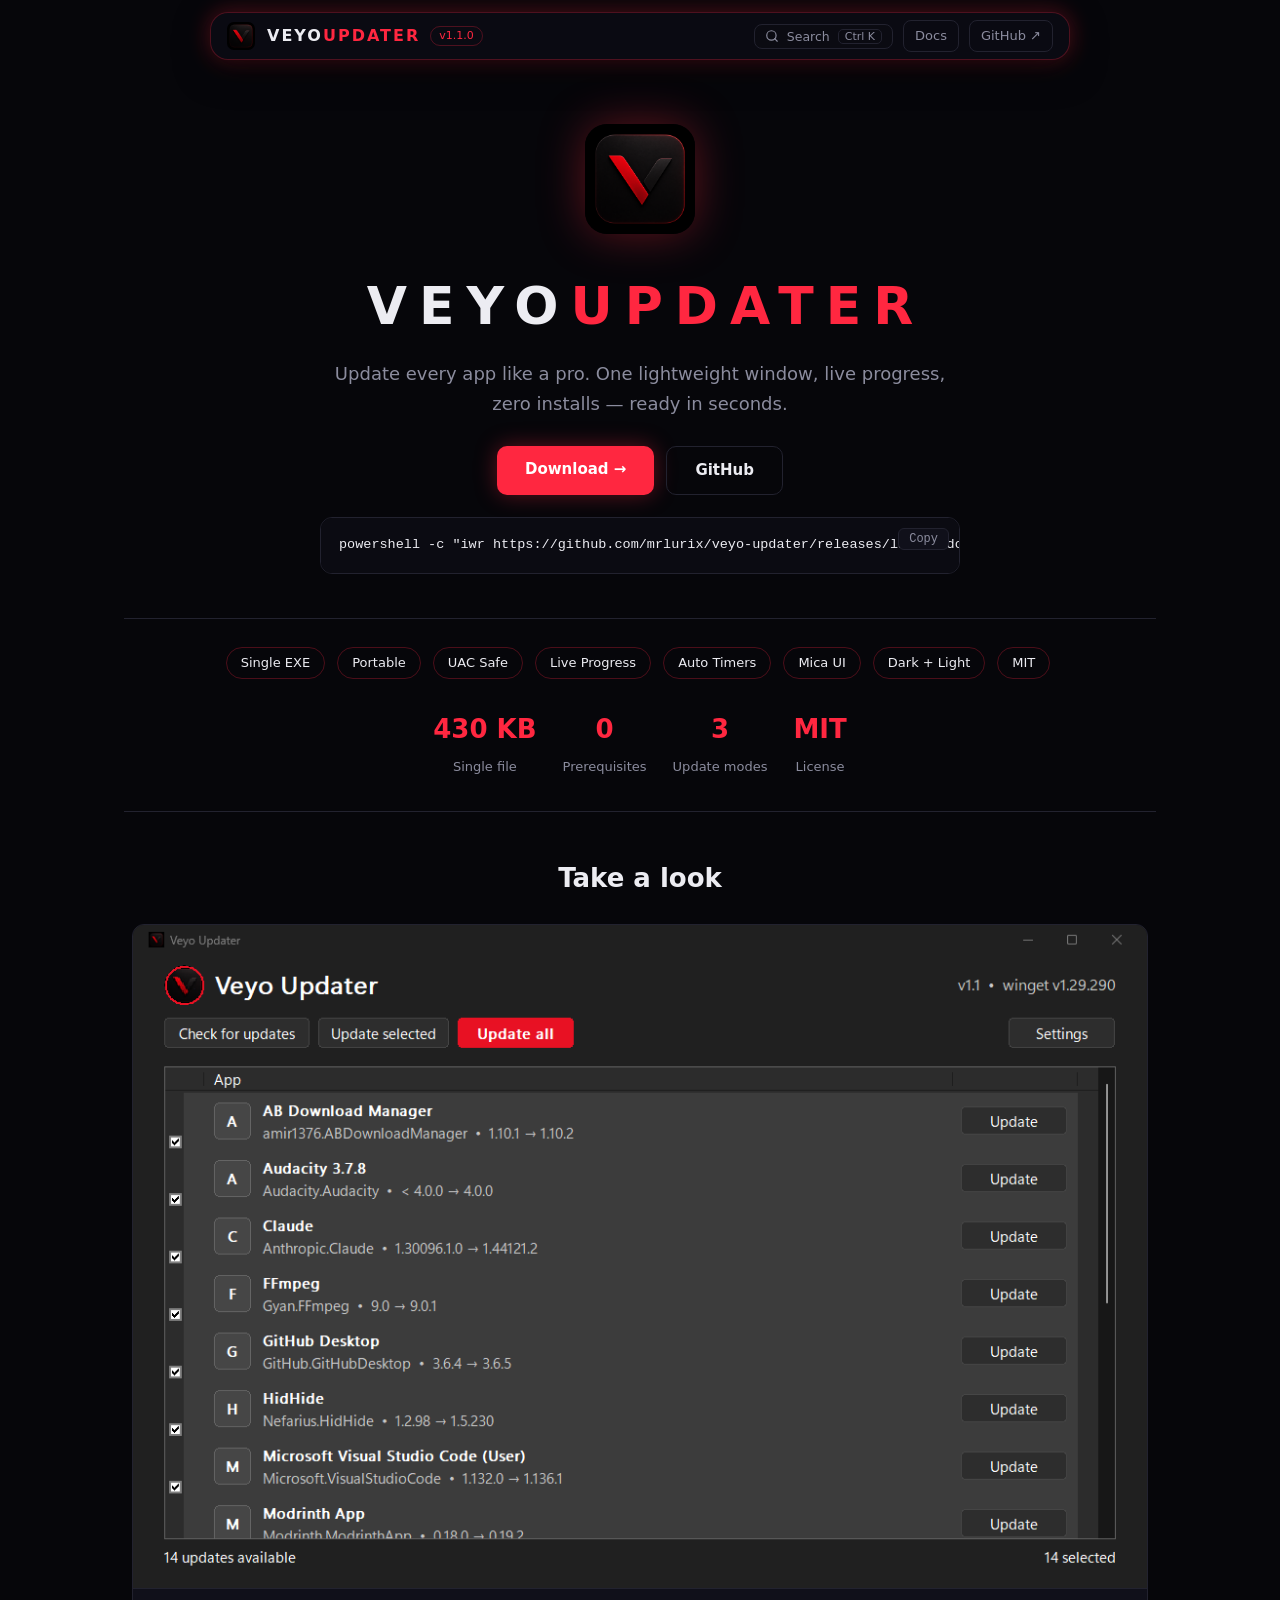
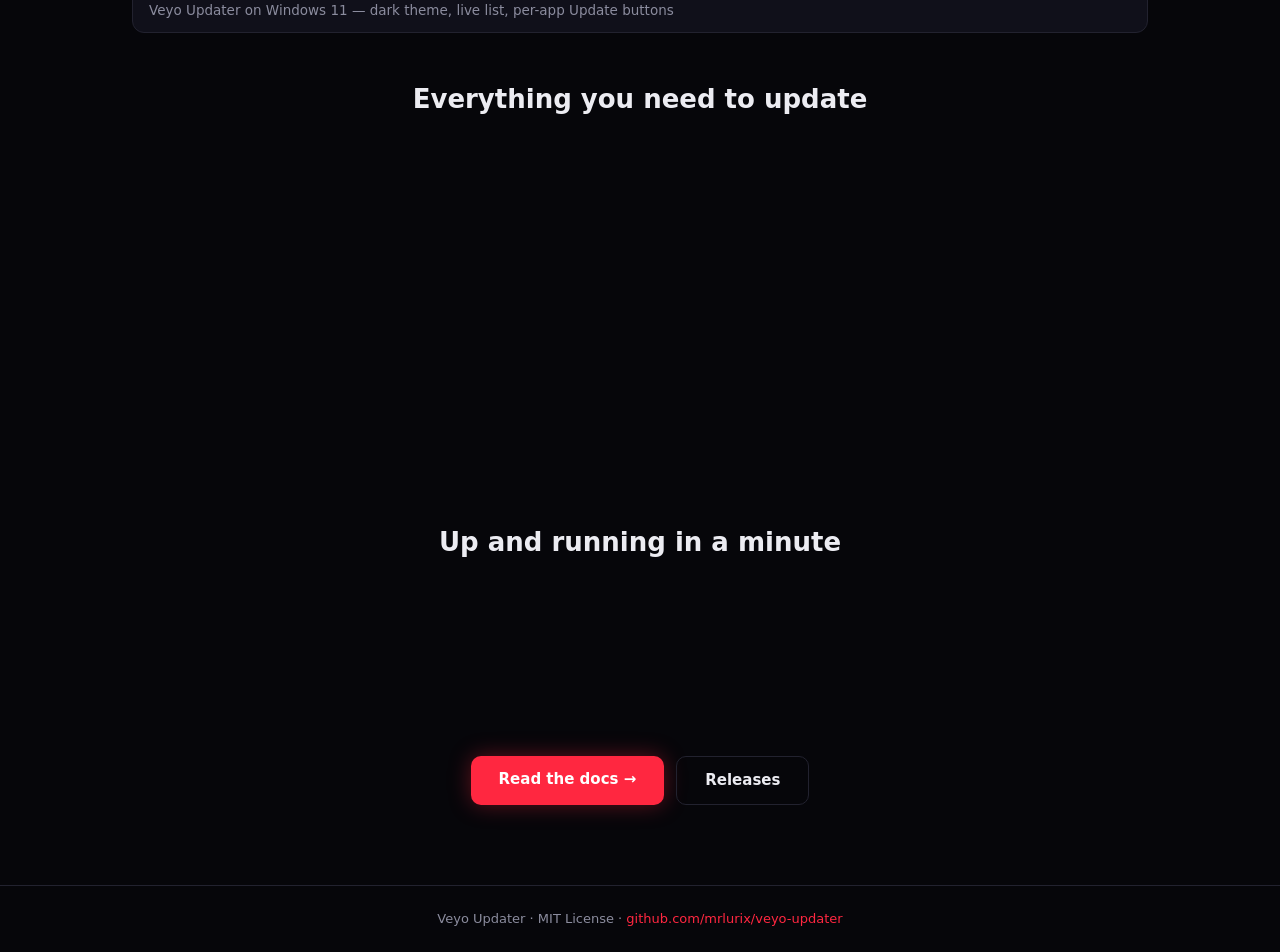
==== commit 10f91a99: "Site: screenshot higher, cache-bust assets, docs sidebar fixes" ====
--- a/docs/index.html
+++ b/docs/index.html
@@ -11,7 +11,7 @@
 <meta property="og:description" content="Portable single-file winget updater for Windows.">
 <meta property="og:image" content="https://mrlurix.github.io/veyo-updater/assets/veyo-logo.png">
 <link rel="icon" href="assets/veyo-logo.png">
-<link rel="stylesheet" href="assets/style.css">
+<link rel="stylesheet" href="assets/style.css?v=2">
 </head>
 <body>
 <header class="topbar">
@@ -49,6 +49,14 @@
     </div>
   </section>
 
+  <!-- SCREENSHOT -->
+  <section class="wrap">
+    <h2 id="take-a-look">Take a look</h2>
+    <div class="shots">
+      <figure><img src="assets/screenshot.png" alt="Veyo Updater on Windows 11" loading="lazy"><figcaption>Veyo Updater on Windows 11 — dark theme, live list, per-app Update buttons</figcaption></figure>
+    </div>
+  </section>
+
   <!-- FEATURES -->
   <section class="wrap">
     <h2 id="everything-you-need-to-update">Everything you need to update</h2>
@@ -59,14 +67,6 @@
       <div class="feat reveal"><b>Live Progress</b><p>Watch the stage (Preparing → Downloading → Installing → Done), a smooth percent bar and a per-app counter.</p></div>
       <div class="feat reveal"><b>Full Automation</b><p>Set a download countdown, periodic auto-checks, and what happens when finished — even shutting down the PC.</p></div>
       <div class="feat reveal"><b>Zero Footprint</b><p>A single ~430 KB exe with the C runtime linked statically. No installer, no registry, no VC++ Redist, no .NET.</p></div>
-    </div>
-  </section>
-
-  <!-- SCREENSHOT -->
-  <section class="wrap">
-    <h2 id="take-a-look">Take a look</h2>
-    <div class="shots">
-      <figure><img src="assets/screenshot.png" alt="Veyo Updater on Windows 11" loading="lazy"><figcaption>Veyo Updater on Windows 11 — dark theme, live list, per-app Update buttons</figcaption></figure>
     </div>
   </section>
 
@@ -86,6 +86,6 @@
 </main>
 
 <footer>Veyo Updater · MIT License · <a href="https://github.com/mrlurix/veyo-updater">github.com/mrlurix/veyo-updater</a></footer>
-<script src="assets/app.js"></script>
+<script src="assets/app.js?v=2"></script>
 </body>
 </html>
--- a/docs/assets/style.css
+++ b/docs/assets/style.css
@@ -85,6 +85,7 @@
   position: fixed;
   left: 0;
   top: 80px;
+  z-index: 40;
   height: calc(100vh - 94px);
   overflow-y: auto;
   padding: 22px 14px 40px 22px;
@@ -119,7 +120,7 @@
 .content { flex: 1; min-width: 0; max-width: 1000px; margin-left: var(--sidebar-w); padding: 34px 40px 80px; }
 .content h1 { font-size: 32px; margin: 0 0 6px; letter-spacing: .5px; }
 .subtitle { color: var(--muted); margin: 0 0 20px; font-size: 16px; }
-.content h2 { font-size: 22px; margin: 38px 0 10px; padding-bottom: 8px; border-bottom: 1px solid var(--border); }
+.content h2 { font-size: 22px; margin: 38px 0 10px; padding-bottom: 8px; border-bottom: 1px solid var(--border); scroll-margin-top: 96px; }
 .content h2::before { content: "▸ "; color: var(--red); }
 .content h3 { font-size: 17px; margin: 24px 0 8px; color: var(--text); }
 .content p, .content li { color: #cfcfda; font-size: 15px; }
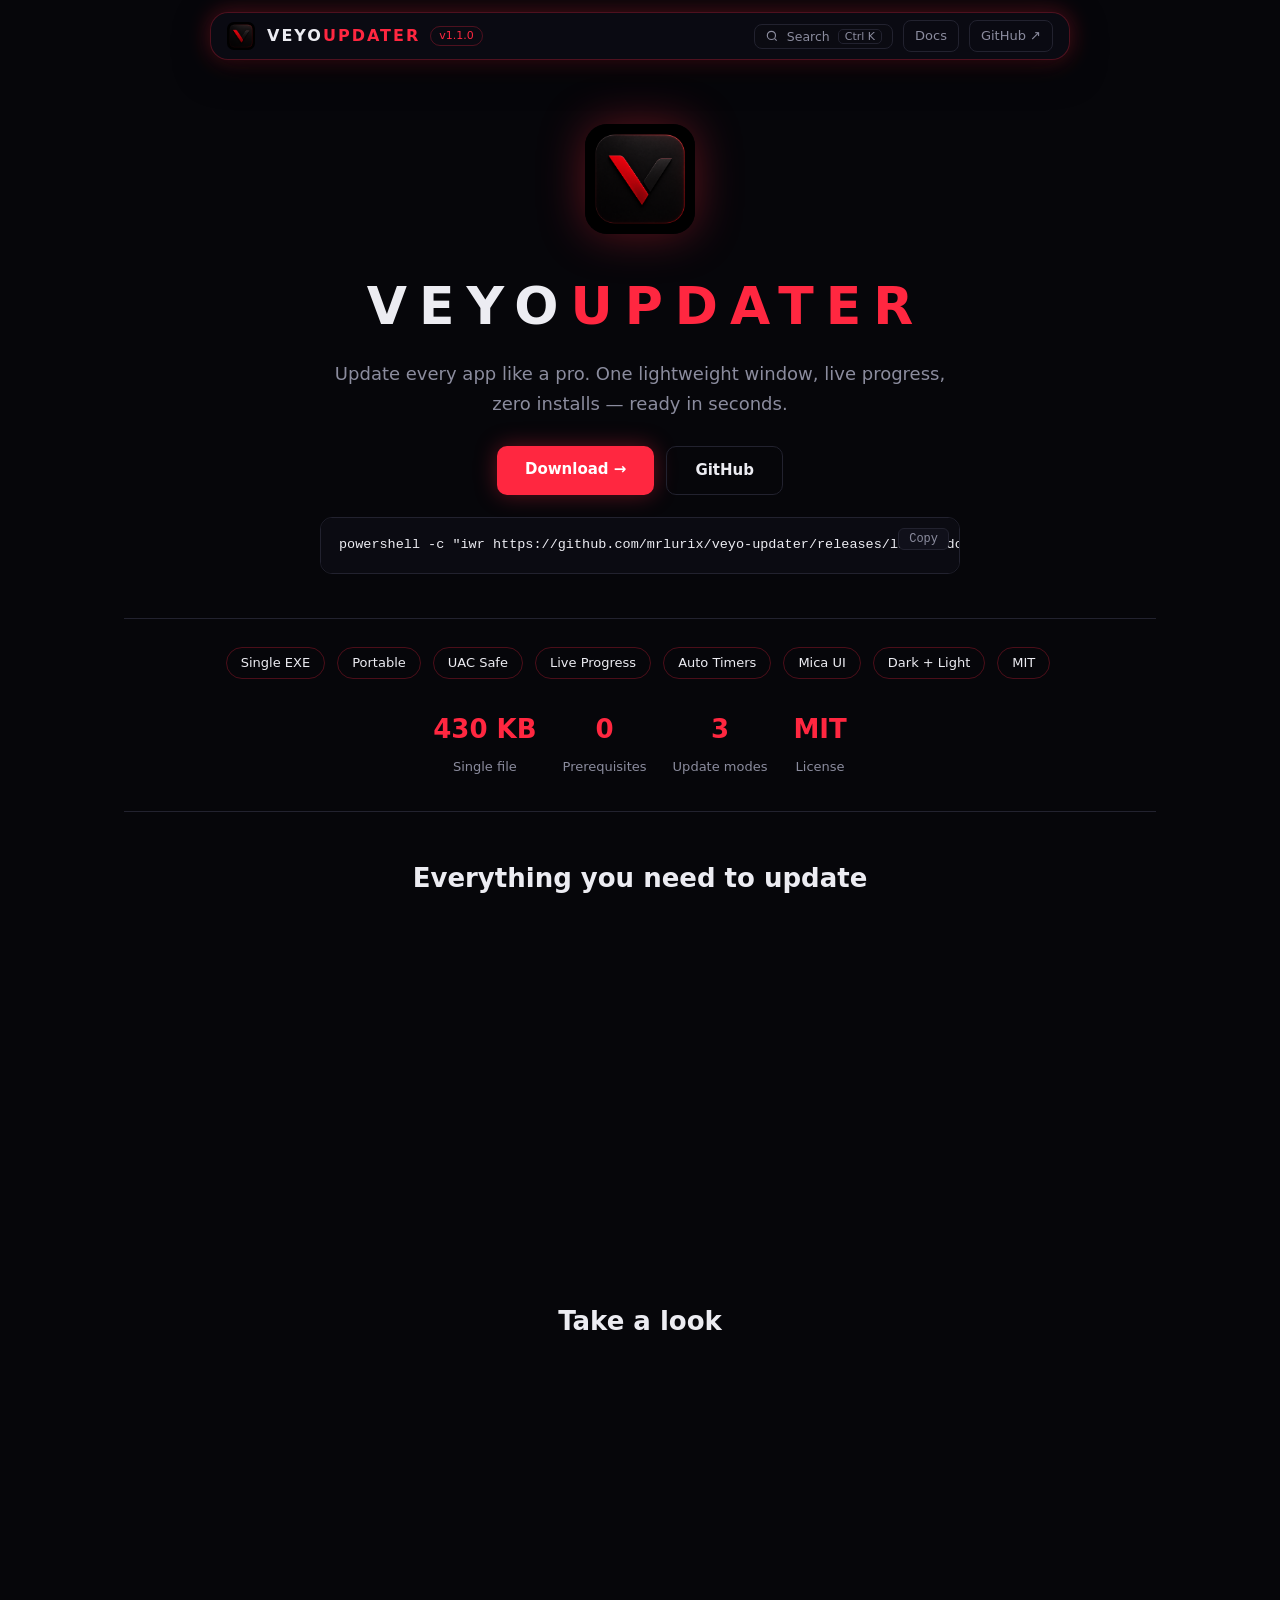
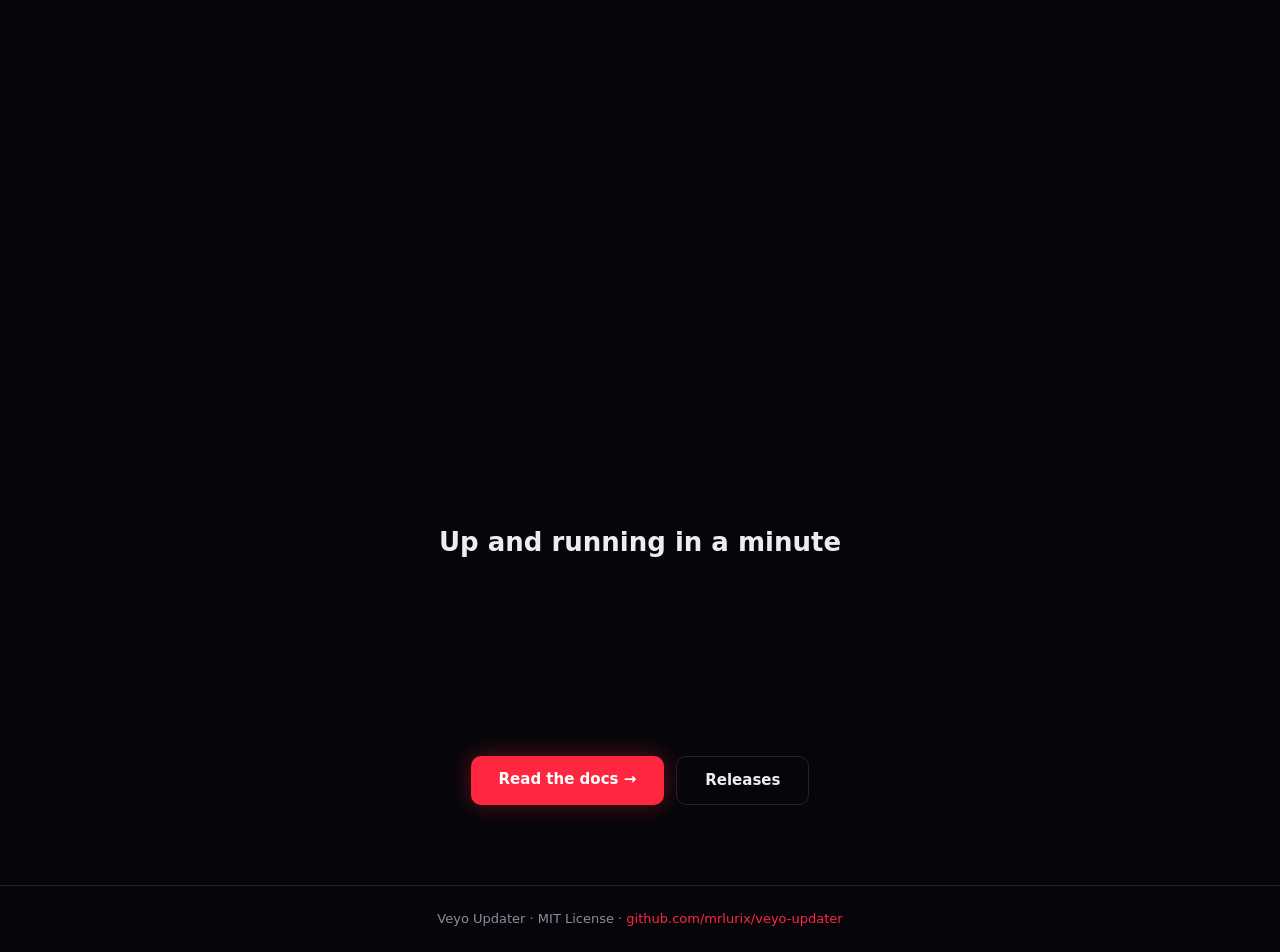
==== commit 7ca2cadf: "Site: exact Zefira port (topbar, palette, multi-page sidebar docs)" ====
--- a/docs/index.html
+++ b/docs/index.html
@@ -11,15 +11,14 @@
 <meta property="og:description" content="Portable single-file winget updater for Windows.">
 <meta property="og:image" content="https://mrlurix.github.io/veyo-updater/assets/veyo-logo.png">
 <link rel="icon" href="assets/veyo-logo.png">
-<link rel="stylesheet" href="assets/style.css?v=2">
+<link rel="stylesheet" href="assets/style.css?v=1">
 </head>
 <body>
 <header class="topbar">
   <a class="brand" href="index.html"><img src="assets/veyo-logo.png" alt="Veyo"><b>VEYO<span>UPDATER</span></b></a>
   <span class="ver">v1.1.0</span>
   <span class="spacer"></span>
-  <button class="sp-trigger" id="sp-open" aria-label="Search"><svg viewBox="0 0 24 24" width="14" height="14" fill="none" stroke="currentColor" stroke-width="2" stroke-linecap="round"><circle cx="11" cy="11" r="8"/><line x1="21" y1="21" x2="16.65" y2="16.65"/></svg><span>Search</span><kbd>Ctrl K</kbd></button>
-  <a class="gh" href="docs.html">Docs</a>
+  <a class="gh" href="usage.html">Docs</a>
   <a class="gh" href="https://github.com/mrlurix/veyo-updater" target="_blank" rel="noopener">GitHub ↗</a>
 </header>
 
@@ -49,24 +48,24 @@
     </div>
   </section>
 
-  <!-- SCREENSHOT -->
-  <section class="wrap">
-    <h2 id="take-a-look">Take a look</h2>
-    <div class="shots">
-      <figure><img src="assets/screenshot.png" alt="Veyo Updater on Windows 11" loading="lazy"><figcaption>Veyo Updater on Windows 11 — dark theme, live list, per-app Update buttons</figcaption></figure>
-    </div>
-  </section>
-
   <!-- FEATURES -->
   <section class="wrap">
     <h2 id="everything-you-need-to-update">Everything you need to update</h2>
     <div class="feat-grid">
-      <div class="feat reveal"><b>Smart Check</b><p>One click lists every available update with a robust parser that handles long names, BOM and odd spacing.</p></div>
-      <div class="feat reveal"><b>One-Click Updates</b><p>Every app row has its own Update button — or update a hand-picked selection, or everything at once.</p></div>
-      <div class="feat reveal"><b>Safe Elevation</b><p>Upgrades always run elevated through a UAC prompt. Cancelling shows a clear message — never a silent failure.</p></div>
-      <div class="feat reveal"><b>Live Progress</b><p>Watch the stage (Preparing → Downloading → Installing → Done), a smooth percent bar and a per-app counter.</p></div>
-      <div class="feat reveal"><b>Full Automation</b><p>Set a download countdown, periodic auto-checks, and what happens when finished — even shutting down the PC.</p></div>
-      <div class="feat reveal"><b>Zero Footprint</b><p>A single ~430 KB exe with the C runtime linked statically. No installer, no registry, no VC++ Redist, no .NET.</p></div>
+      <div class="feat"><b>Smart Check</b><p>One click lists every available update with a robust parser that handles long names, BOM and odd spacing.</p></div>
+      <div class="feat"><b>One-Click Updates</b><p>Every app row has its own Update button — or update a hand-picked selection, or everything at once.</p></div>
+      <div class="feat"><b>Safe Elevation</b><p>Upgrades always run elevated through a UAC prompt. Cancelling shows a clear message — never a silent failure.</p></div>
+      <div class="feat"><b>Live Progress</b><p>Watch the stage (Preparing → Downloading → Installing → Done), a smooth percent bar and a per-app counter.</p></div>
+      <div class="feat"><b>Full Automation</b><p>Set a download countdown, periodic auto-checks, and what happens when finished — even shutting down the PC.</p></div>
+      <div class="feat"><b>Zero Footprint</b><p>A single ~430 KB exe with the C runtime linked statically. No installer, no registry, no VC++ Redist, no .NET.</p></div>
+    </div>
+  </section>
+
+  <!-- SCREENSHOT -->
+  <section class="wrap">
+    <h2 id="take-a-look">Take a look</h2>
+    <div class="shots single">
+      <figure><img src="assets/screenshot.png" alt="Veyo Updater on Windows 11" loading="lazy"><figcaption>Veyo Updater on Windows 11 — dark theme, live list, per-app Update buttons</figcaption></figure>
     </div>
   </section>
 
@@ -74,18 +73,18 @@
   <section class="wrap">
     <h2 id="up-and-running-in-a-minute">Up and running in a minute</h2>
     <div class="steps">
-      <div class="step reveal"><b>1</b><p>Run the exe — no setup, it checks for updates on launch</p></div>
-      <div class="step reveal"><b>2</b><p>Review Store-style rows with current and new versions</p></div>
-      <div class="step reveal"><b>3</b><p>Approve the UAC prompt and watch live progress</p></div>
+      <div class="step"><b>1</b><p>Run the exe — no setup, it checks for updates on launch</p></div>
+      <div class="step"><b>2</b><p>Review Store-style rows with current and new versions</p></div>
+      <div class="step"><b>3</b><p>Approve the UAC prompt and watch live progress</p></div>
     </div>
     <div class="cta">
-      <a class="btn primary" href="docs.html">Read the docs →</a>
+      <a class="btn primary" href="usage.html">Read the docs →</a>
       <a class="btn ghost" href="https://github.com/mrlurix/veyo-updater/releases">Releases</a>
     </div>
   </section>
 </main>
 
 <footer>Veyo Updater · MIT License · <a href="https://github.com/mrlurix/veyo-updater">github.com/mrlurix/veyo-updater</a></footer>
-<script src="assets/app.js?v=2"></script>
+<script src="assets/docs.js?v=1"></script>
 </body>
 </html>
--- a/docs/assets/style.css
+++ b/docs/assets/style.css
@@ -85,7 +85,6 @@
   position: fixed;
   left: 0;
   top: 80px;
-  z-index: 40;
   height: calc(100vh - 94px);
   overflow-y: auto;
   padding: 22px 14px 40px 22px;
@@ -119,6 +118,7 @@
 
 .content { flex: 1; min-width: 0; max-width: 1000px; margin-left: var(--sidebar-w); padding: 34px 40px 80px; }
 .content h1 { font-size: 32px; margin: 0 0 6px; letter-spacing: .5px; }
+.content h1 .z { color: var(--red); }
 .subtitle { color: var(--muted); margin: 0 0 20px; font-size: 16px; }
 .content h2 { font-size: 22px; margin: 38px 0 10px; padding-bottom: 8px; border-bottom: 1px solid var(--border); scroll-margin-top: 96px; }
 .content h2::before { content: "▸ "; color: var(--red); }
@@ -228,6 +228,7 @@
 .feat b::before { content: "▸ "; color: var(--red); }
 .feat p { color: var(--muted); font-size: 14px; margin: 6px 0 0; }
 .shots { display: grid; grid-template-columns: repeat(auto-fit, minmax(300px, 1fr)); gap: 18px; }
+.shots.single { grid-template-columns: 1fr; }
 .shots figure { margin: 0; background: var(--card); border: 1px solid var(--border); border-radius: var(--radius); overflow: hidden; }
 .shots img { width: 100%; display: block; }
 .shots figcaption { padding: 10px 16px; color: var(--muted); font-size: 13.5px; border-top: 1px solid var(--border); }
@@ -334,7 +335,7 @@
 }
 .sp-overlay.show .sp-modal { transform: none; }
 .sp-input-row { display: flex; align-items: center; gap: 10px; padding: 14px 16px; border-bottom: 1px solid var(--border); }
-.sp-input-row svg { flex-shrink: 0; width: 18px; height: 18px; stroke: var(--muted); fill: none; stroke-width: 2; stroke-linecap: round; }
+.sp-input-row svg { flex-shrink: 0; }
 .sp-input-row input {
   flex: 1;
   background: none;
@@ -392,7 +393,7 @@
 
 @media (max-width: 860px) {
   #nav-toggle { display: block; }
-  .hero-xl h1 { font-size: 34px; letter-spacing: 7px; }
+  .hero-xl h1 { font-size: 34px; letter-spacing: 7px; text-indent: 7px; }
   .sidebar {
     display: none;
     top: 80px;
